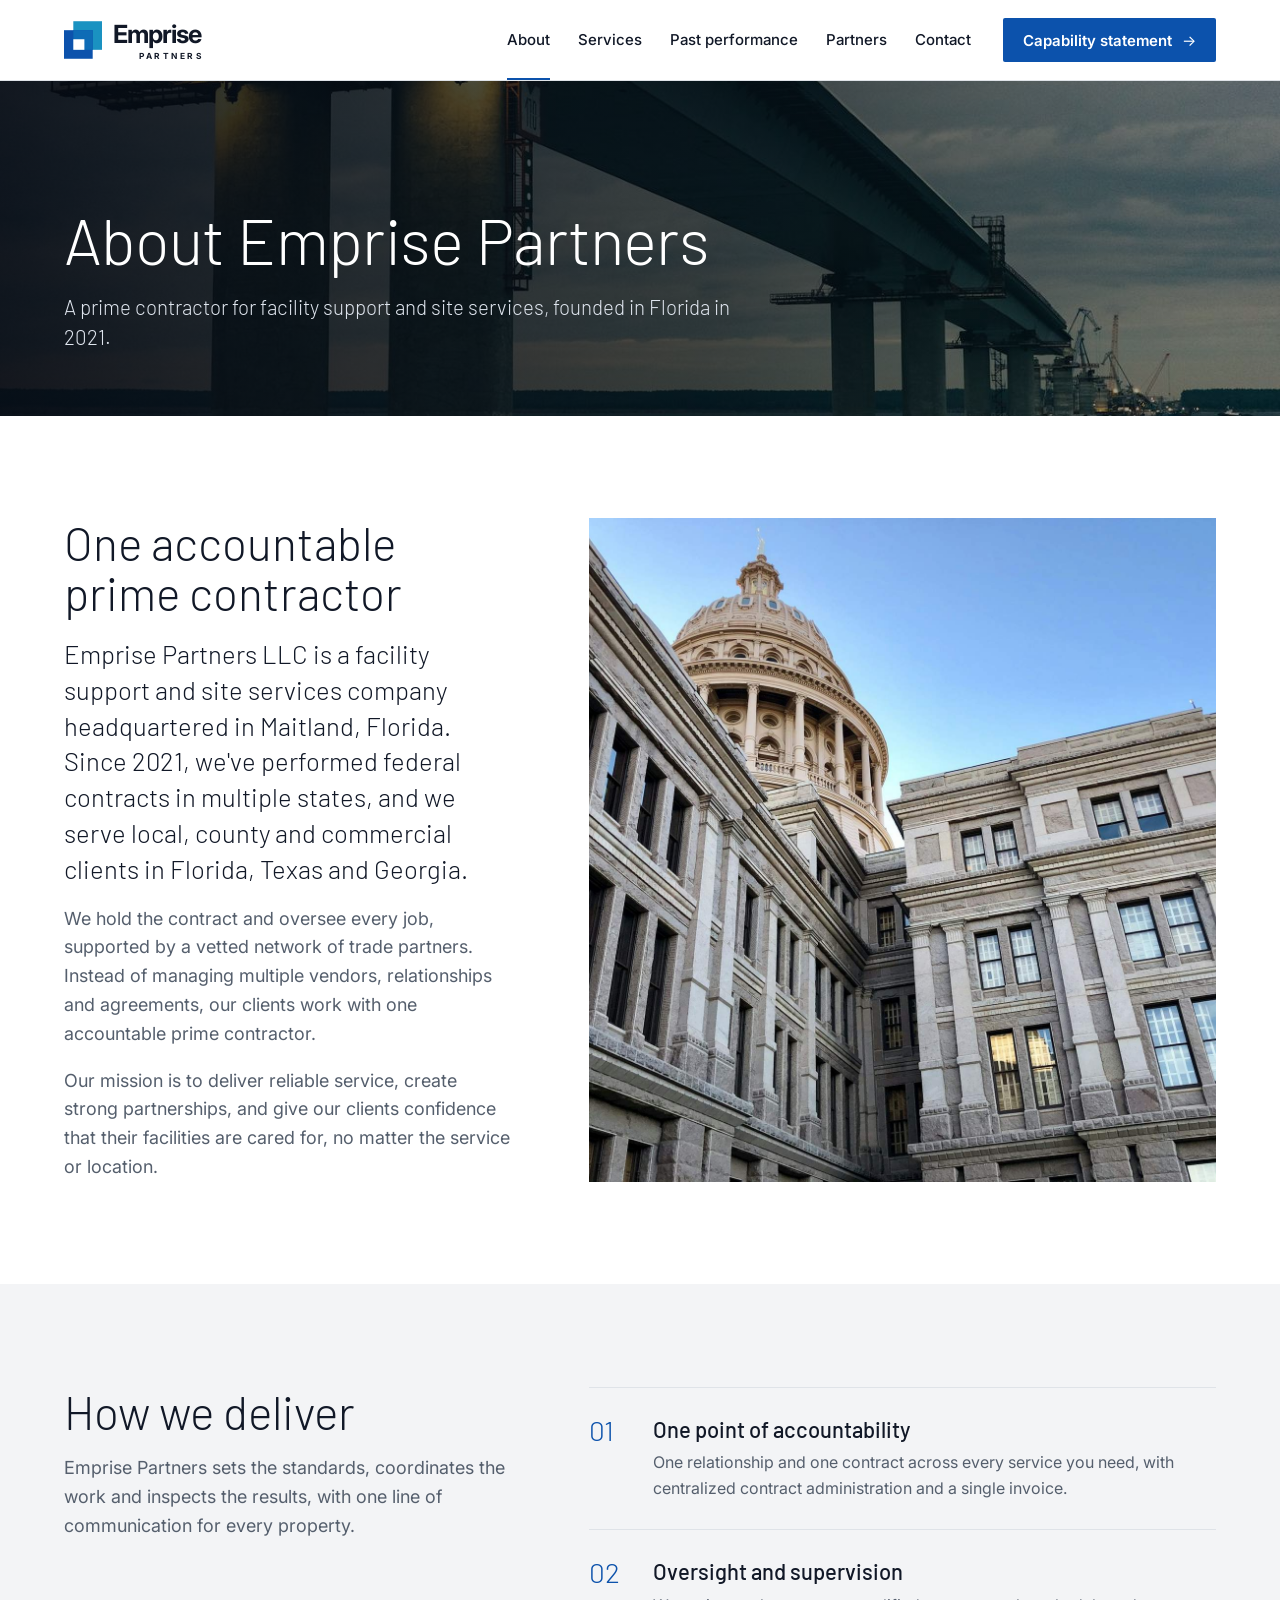
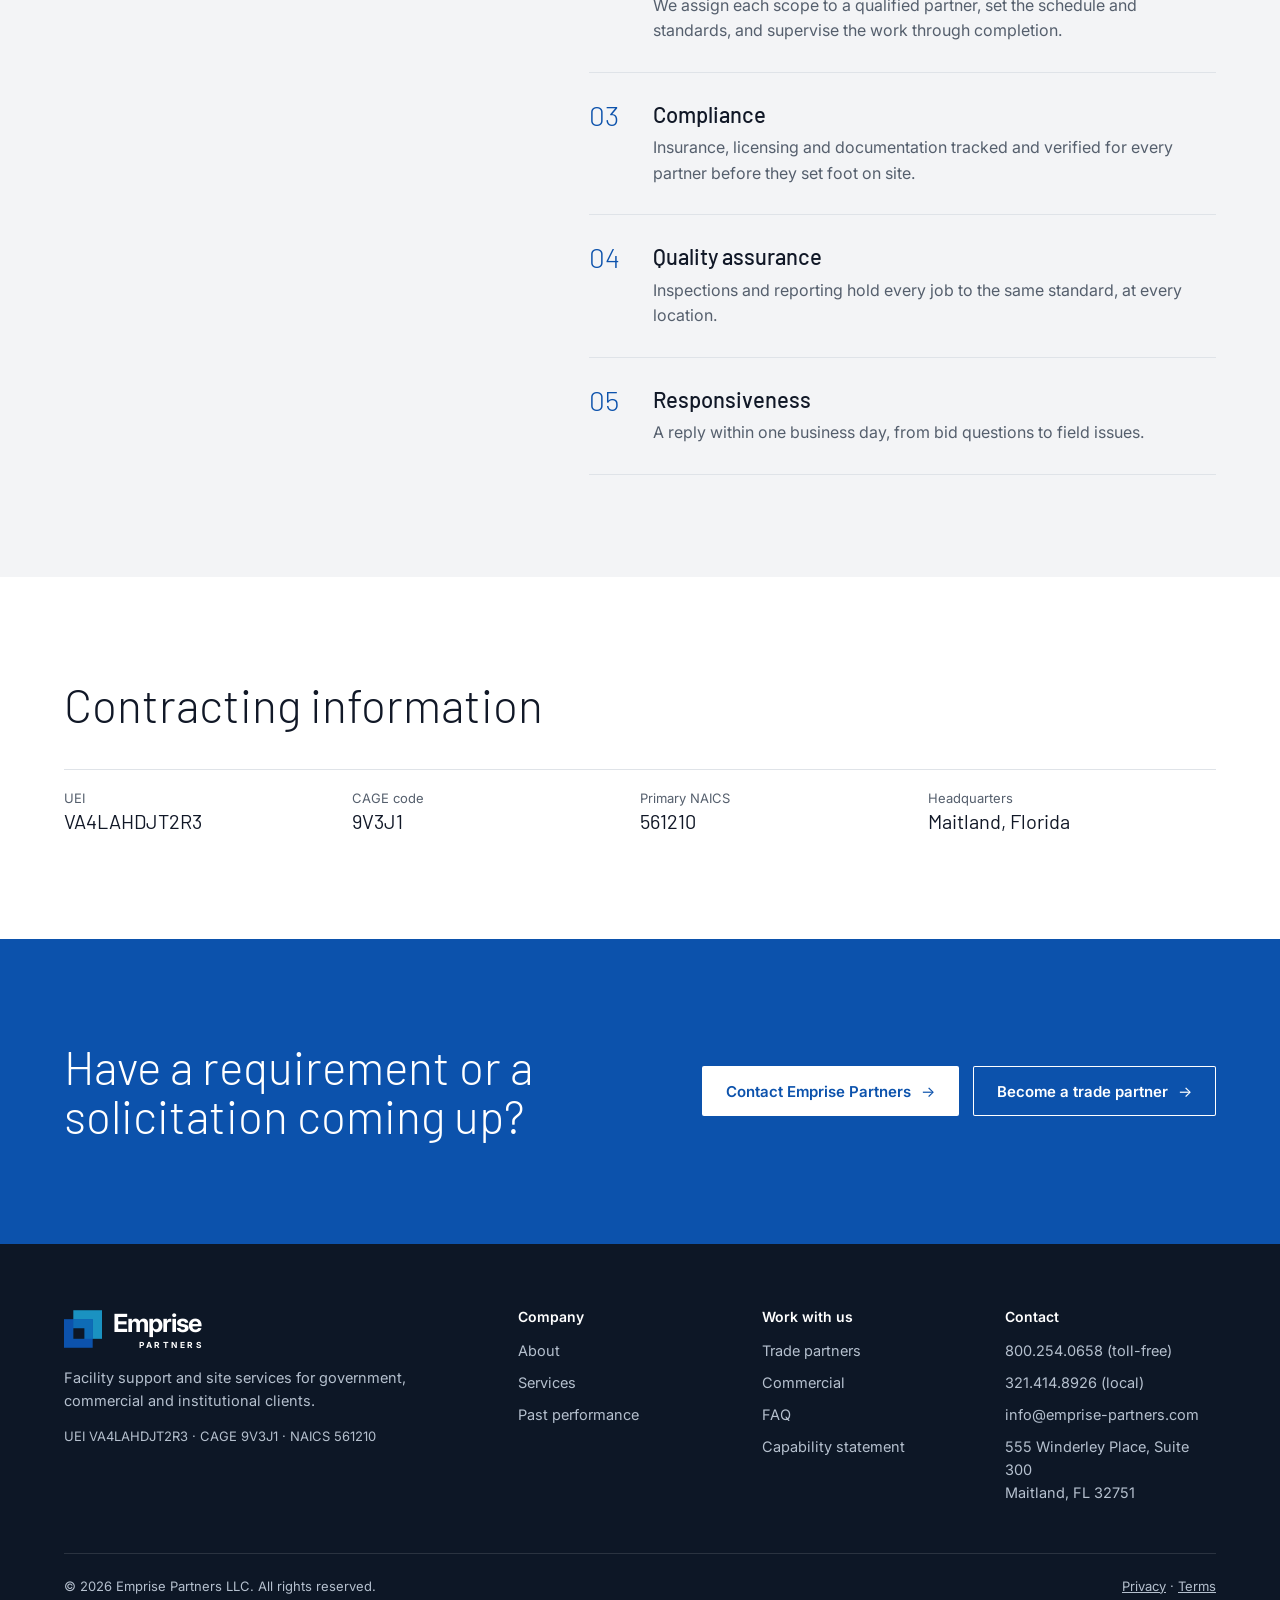
==== about.html @ 070d893a "Emprise Partners website: initial version Six-page static site (Home, About, Services, Past Performa" ====
<!DOCTYPE html>
<html lang="en">
<head>
<meta charset="utf-8">
<meta name="viewport" content="width=device-width, initial-scale=1">
<title>About | Emprise Partners</title>
<meta name="description" content="About Emprise Partners, a Florida-based prime contractor for facility support and site services.">
<link rel="preconnect" href="https://fonts.googleapis.com">
<link href="https://fonts.googleapis.com/css2?family=Barlow:wght@300;400;500;600&family=Inter:wght@400;500;600&display=swap" rel="stylesheet">
<link rel="stylesheet" href="site.css">
</head>
<body>
<a class="skip" href="#main">Skip to main content</a>
<header>
 <nav class="nav" aria-label="Main">
  <a class="logo" href="index.html" aria-label="Emprise Partners home"><svg class="mk" viewBox="0 0 151 150" aria-hidden="true"><mask id="mkA"><rect width="151" height="150" fill="#fff"/><rect x="37" y="72" width="44" height="42" fill="#000"/></mask><g mask="url(#mkA)"><rect x="37" y="0" width="114" height="114" fill="#1a92c1"/><rect x="0" y="36" width="114" height="114" fill="#0c52ac"/><rect x="37" y="36" width="77" height="78" fill="#0e6cb6"/></g></svg><span class="word"><b>Emprise</b><small>PARTNERS</small></span></a>
  <div class="links" id="links">
   <a href="about.html" aria-current="page">About</a>
   <a href="services.html">Services</a>
   <a href="past-performance.html">Past performance</a>
   <a href="partners.html">Partners</a>
   <a href="contact.html">Contact</a>
  </div>
  <a class="btn pri" href="Emprise_Partners_Capability_Statement.pdf" target="_blank" rel="noopener">Capability statement</a>
  <button class="menu" id="menu" aria-label="Open menu" aria-expanded="false" aria-controls="links">
   <svg width="26" height="26" viewBox="0 0 26 26" aria-hidden="true"><path d="M3 7h20M3 13h20M3 19h20" stroke="currentColor" stroke-width="2" stroke-linecap="round"/></svg>
  </button>
 </nav>
</header>
<main id="main">
<section class="phero" style="background-image:url(photo-about.jpg)">
 <div class="wrap"><h1>About Emprise Partners</h1><p>A prime contractor for facility support and site services, founded in Florida in 2021.</p></div>
</section>

<section class="band about">
 <div class="wrap">
  <div class="two">
   <div class="story">
    <h2>One accountable prime contractor</h2>
    <p>Emprise Partners LLC is a facility support and site services company headquartered in Maitland, Florida. Since 2021, we've performed federal contracts in multiple states, and we serve local, county and commercial clients in Florida, Texas and Georgia.</p>
    <p>We hold the contract and oversee every job, supported by a vetted network of trade partners. Instead of managing multiple vendors, relationships and agreements, our clients work with one accountable prime contractor.</p>
    <p>Our mission is to deliver reliable service, create strong partnerships, and give our clients confidence that their facilities are cared for, no matter the service or location.</p>
   </div>
   <img class="aboutimg" src="photo-government.jpg" alt="Government building exterior" loading="lazy">
  </div>
 </div>
</section>

<section class="band alt" id="how">
 <div class="wrap two">
  <div>
   <h2>How we deliver</h2>
   <p class="lede">Emprise Partners sets the standards, coordinates the work and inspects the results, with one line of communication for every property.</p>
  </div>
  <ol class="steps">
   <li><div><h3>One point of accountability</h3><p>One relationship and one contract across every service you need, with centralized contract administration and a single invoice.</p></div></li>
   <li><div><h3>Oversight and supervision</h3><p>We assign each scope to a qualified partner, set the schedule and standards, and supervise the work through completion.</p></div></li>
   <li><div><h3>Compliance</h3><p>Insurance, licensing and documentation tracked and verified for every partner before they set foot on site.</p></div></li>
   <li><div><h3>Quality assurance</h3><p>Inspections and reporting hold every job to the same standard, at every location.</p></div></li>
   <li><div><h3>Responsiveness</h3><p>A reply within one business day, from bid questions to field issues.</p></div></li>
  </ol>
 </div>
</section>

<section class="band">
 <div class="wrap">
  <h2>Contracting information</h2>
  <div class="codes light" aria-label="Contracting information">
   <div><span>UEI</span><b>VA4LAHDJT2R3</b></div>
   <div><span>CAGE code</span><b>9V3J1</b></div>
   <div><span>Primary NAICS</span><b>561210</b></div>
   <div><span>Headquarters</span><b>Maitland, Florida</b></div>
  </div>
 </div>
</section>
<section class="band ctaband">
 <div class="wrap">
  <h2>Have a requirement or a solicitation coming up?</h2>
  <div class="ctas"><a class="btn pri" href="contact.html">Contact Emprise Partners</a><a class="btn line" href="partners.html">Become a trade partner</a></div>
 </div>
</section>
</main>
<footer>
 <div class="wrap">
  <div class="foot">
   <div>
    <a class="logo" href="index.html"><svg class="mk" viewBox="0 0 151 150" aria-hidden="true"><mask id="mkB"><rect width="151" height="150" fill="#fff"/><rect x="37" y="72" width="44" height="42" fill="#000"/></mask><g mask="url(#mkB)"><rect x="37" y="0" width="114" height="114" fill="#1a92c1"/><rect x="0" y="36" width="114" height="114" fill="#0c52ac"/><rect x="37" y="36" width="77" height="78" fill="#0e6cb6"/></g></svg><span class="word"><b>Emprise</b><small>PARTNERS</small></span></a>
    <p style="margin-top:16px;max-width:40ch">Facility support and site services for government, commercial and institutional clients.</p>
    <p style="margin-top:14px;font-size:13px">UEI VA4LAHDJT2R3 · CAGE 9V3J1 · NAICS 561210</p>
   </div>
   <div><h4>Company</h4><ul><li><a href="about.html">About</a></li><li><a href="services.html">Services</a></li><li><a href="past-performance.html">Past performance</a></li></ul></div>
   <div><h4>Work with us</h4><ul><li><a href="partners.html">Trade partners</a></li><li><a href="services.html#commercial">Commercial</a></li><li><a href="contact.html#faq">FAQ</a></li><li><a href="Emprise_Partners_Capability_Statement.pdf" target="_blank" rel="noopener">Capability statement</a></li></ul></div>
   <div><h4>Contact</h4><ul><li>800.254.0658 (toll-free)</li><li>321.414.8926 (local)</li><li>info@emprise-partners.com</li><li>555 Winderley Place, Suite 300<br>Maitland, FL 32751</li></ul></div>
  </div>
  <div class="legal"><span>© 2026 Emprise Partners LLC. All rights reserved.</span><span><a href="#">Privacy</a> · <a href="#">Terms</a></span></div>
 </div>
</footer>
<script src="site.js"></script>
</body>
</html>
---- site.css ----
/* VOICE: institutional, restrained, serious — a prime contractor, in the manner of a defense prime's site.
   IDEA: field photography carries the page; type stays light and large; nothing drawn or decorative.
   PICTURE: full-bleed photo hero of crews on site at dusk; tall photo tiles for each service line.
   COLOUR and TYPE: white and cool grey grounds, brand blue #0c52ac for actions, deep slate footer; Barlow light headlines + Inter body.
   LAYOUT: white header, cinematic hero, statement band, photo tiles, photo bands with overlays, plain tables and forms. */
:root{color-scheme:light dark;
 --bg:light-dark(#ffffff,#0b0f16);--ink:light-dark(#111827,#e8ecf2);--mute:light-dark(#555f6d,#9aa4b2);
 --line:light-dark(#dfe3e8,#232b37);--soft:light-dark(#f3f4f6,#121821);
 --blue:#0c52ac;--blueh:#0a438d;--teal:#1a92c1;--slate:#0d1726}
:root[data-theme=light]{color-scheme:light}:root[data-theme=dark]{color-scheme:dark}
*{box-sizing:border-box;min-width:0}
html{scroll-padding-top:84px;scroll-behavior:smooth}
@media(prefers-reduced-motion:reduce){html{scroll-behavior:auto}*{transition:none!important}}
body{margin:0;background:var(--bg);color:var(--ink);font:16px/1.6 Inter,system-ui,sans-serif;overflow-x:clip}
a{color:inherit}
h1,h2,h3{font-family:Barlow,Inter,sans-serif;margin:0;text-wrap:balance}
h1{font-size:clamp(40px,5.6vw,72px);font-weight:300;line-height:1.04;letter-spacing:-.01em}
h2{font-size:clamp(32px,3.6vw,48px);font-weight:300;line-height:1.08}
h3{font-size:22px;font-weight:500;line-height:1.2}
p{margin:0}
.wrap{max-width:1240px;margin:0 auto}
.band{padding:clamp(64px,8vw,120px) max(5vw,16px)}
.lede{font-size:18px;color:var(--mute);max-width:60ch;margin-top:18px}
.skip{position:absolute;left:-999px}.skip:focus{left:16px;top:16px;z-index:99;background:#fff;color:#000;padding:8px 12px}
:focus-visible{outline:3px solid var(--teal);outline-offset:3px}
.btn{display:inline-flex;align-items:center;gap:10px;min-height:50px;padding:0 24px;border-radius:2px;font:600 15px Inter,sans-serif;text-decoration:none;border:0;cursor:pointer;white-space:nowrap;transition:background .2s}
.btn::after{content:"→";font-weight:400}
.btn.pri{background:var(--blue);color:#fff}.btn.pri:hover{background:var(--blueh)}
.btn.line{background:transparent;color:inherit;box-shadow:inset 0 0 0 1px currentColor}
.btn.line:hover{background:#ffffff14}
.more{font-weight:600;text-decoration:none;color:light-dark(var(--blue),#8fb9f0);white-space:nowrap}.more::after{content:" →"}

/* header */
header{position:sticky;top:0;z-index:50;background:light-dark(#fff,#0b0f16);border-bottom:1px solid var(--line)}
.nav{display:flex;align-items:center;gap:32px;padding:0 max(5vw,16px,calc((100% - 1240px)/2));height:80px}
.logo{display:flex;align-items:center;gap:11px;text-decoration:none;color:var(--ink)}
.logo .mk{width:38px;height:38px;flex:none}
.word{display:grid;line-height:1}.word b{font:700 25px Inter,sans-serif;letter-spacing:-.04em}.word small{justify-self:end;font:700 8.4px Inter,sans-serif;letter-spacing:.3em;margin:2px -.3em 0 0}
.links{display:flex;align-items:center;gap:28px;margin-left:auto;font-size:15px;font-weight:500;height:100%}
.links a{white-space:nowrap;text-decoration:none;display:flex;align-items:center;height:100%;box-shadow:inset 0 -2px 0 transparent}.links a:hover{box-shadow:inset 0 -2px 0 var(--blue)}
.nav .btn{min-height:44px;padding:0 20px;flex:none}
.menu{display:none;margin-left:auto;background:none;border:0;color:var(--ink);width:46px;height:46px;cursor:pointer}
@media(max-width:1200px){.links{display:none}.nav .btn{display:none}.menu{display:block}
 .links.open{display:flex;flex-direction:column;gap:0;position:absolute;top:80px;left:0;right:0;background:var(--bg);padding:4px max(5vw,16px) 16px;border-bottom:1px solid var(--line)}
 .links.open a{height:auto;padding:14px 0;border-bottom:1px solid var(--line)}}

/* hero */
.hero{position:relative;min-height:min(86vh,820px);display:flex;align-items:flex-end;color:#fff;background:#1a2230 url(photo-hero-day.jpg) center 60%/cover no-repeat}
.hero.night{background-image:url(photo-hero.jpg);background-position:center 55%}
.hero::before{content:"";position:absolute;inset:0;background:linear-gradient(90deg,#060b14e6 0%,#060b14a6 45%,#060b1420 80%),linear-gradient(0deg,#060b14b3 0%,transparent 45%)}
.hero{padding:0 max(5vw,16px) clamp(56px,9vh,110px)}
.hero .wrap{position:relative;width:100%}
.hero h1{max-width:15ch}
.hero p{font-size:clamp(18px,1.6vw,21px);font-weight:300;font-family:Barlow,Inter,sans-serif;color:#e3e8ef;max-width:46ch;margin-top:22px}
.ctas{display:flex;flex-wrap:wrap;gap:14px;margin-top:34px}
.credit{position:absolute;right:16px;bottom:10px;font-size:11px;color:#ffffff80}

/* statement */
.statement{background:var(--soft)}
.statement .wrap{display:grid;grid-template-columns:minmax(0,7fr) minmax(0,5fr);gap:clamp(32px,6vw,96px);align-items:center}
.statement h2{font-size:clamp(34px,4vw,54px);max-width:14ch}
.facts{display:grid;grid-template-columns:repeat(2,minmax(0,1fr));border-top:1px solid var(--line)}
.facts div{padding:22px 0;border-bottom:1px solid var(--line)}
.facts div:nth-child(odd){padding-right:20px}
.facts b{display:block;font:300 44px/1 Barlow,sans-serif;color:light-dark(var(--blue),#8fb9f0)}
.facts span{display:block;font-size:14px;color:var(--mute);margin-top:8px}
@media(max-width:860px){.statement .wrap{grid-template-columns:minmax(0,1fr)}}


/* about */
.about .two{align-items:stretch}
.story p{font-size:18px;color:var(--mute);margin-top:18px;max-width:62ch}
.story p:first-of-type{font:300 clamp(22px,2vw,26px)/1.4 Barlow,sans-serif;color:var(--ink)}
.lead{border-top:1px solid var(--ink)}
.lead h3{font:600 13px Inter,sans-serif;color:var(--mute);padding:14px 0 4px}
.person{padding:20px 0;border-bottom:1px solid var(--line)}
.person b{display:block;font:400 24px/1.2 Barlow,sans-serif}
.person span{display:block;color:var(--mute);font-size:15px;margin-top:4px}
.aboutimg{display:block;width:100%;height:100%;min-height:360px;object-fit:cover}
.values{display:grid;grid-template-columns:repeat(4,minmax(0,1fr));gap:32px;margin-top:clamp(48px,6vw,80px)}
.values div{border-top:2px solid var(--blue);padding-top:18px}
.values p{color:var(--mute);margin-top:8px;font-size:15.5px}
@media(max-width:900px){.values{grid-template-columns:repeat(2,minmax(0,1fr))}}
@media(max-width:520px){.values{grid-template-columns:minmax(0,1fr)}}

/* capability tiles */
.head{display:flex;flex-wrap:wrap;justify-content:space-between;align-items:end;gap:16px}
.tiles{display:grid;grid-template-columns:repeat(3,minmax(0,1fr));gap:4px;margin-top:44px}
.tile{position:relative;aspect-ratio:4/5;overflow:hidden;color:#fff;background:#1a2230}
.tile img{position:absolute;inset:0;width:100%;height:100%;object-fit:cover;transition:transform .6s}
.tile:hover img{transform:scale(1.04)}
.tile::after{content:"";position:absolute;inset:0;background:linear-gradient(0deg,#060b14e0 0%,#060b1466 42%,transparent 70%)}
.tile div{position:absolute;left:0;right:0;bottom:0;z-index:1;padding:28px}
.tile h3{font-size:clamp(22px,2vw,28px);font-weight:400}
.tile p{font-size:14.5px;color:#d7dee8;margin-top:8px;max-width:34ch}
@media(max-width:900px){.tiles{grid-template-columns:repeat(2,minmax(0,1fr))}}
@media(max-width:560px){.tiles{grid-template-columns:minmax(0,1fr)}.tile{aspect-ratio:4/3}}

/* model */
.two{display:grid;grid-template-columns:minmax(0,5fr) minmax(0,7fr);gap:clamp(32px,6vw,96px);align-items:start}
@media(max-width:860px){.two{grid-template-columns:minmax(0,1fr)}}
.steps{list-style:none;margin:0;padding:0;counter-reset:s}
.steps li{display:grid;grid-template-columns:64px minmax(0,1fr);padding:28px 0;border-top:1px solid var(--line);counter-increment:s}
.steps li:last-child{border-bottom:1px solid var(--line)}
.steps li::before{content:counter(s,decimal-leading-zero);font:300 28px/1 Barlow,sans-serif;color:light-dark(var(--blue),#8fb9f0)}
.steps p{color:var(--mute);margin-top:8px}

/* agencies photo band */
.photoband{position:relative;color:#fff;background:#1a2230 url(photo-government.jpg) center/cover no-repeat}
.photoband::before{content:"";position:absolute;inset:0;background:#070d18d0}
.photoband .wrap{position:relative}
.photoband .lede{color:#c9d2de}
.agency{display:grid;grid-template-columns:repeat(3,minmax(0,1fr));gap:40px;margin-top:48px}
.agency h3{font:600 13px Inter,sans-serif;color:#9fb3cc;padding-bottom:14px;border-bottom:1px solid #ffffff40}
.agency ul{list-style:none;margin:0;padding:0}
.agency li{padding:15px 0;border-bottom:1px solid #ffffff1f;font:400 20px Barlow,sans-serif}
.codes{display:grid;grid-template-columns:repeat(4,minmax(0,1fr));margin-top:56px;border-top:1px solid #ffffff40}
.codes div{padding:18px 18px 0 0}.codes span{display:block;font-size:13px;color:#9fb3cc}.codes b{font:400 20px Barlow,sans-serif}
@media(max-width:760px){.agency{grid-template-columns:minmax(0,1fr);gap:28px}.codes{grid-template-columns:repeat(2,minmax(0,1fr));row-gap:16px}}

/* pipeline table */
.filters{display:flex;flex-wrap:wrap;gap:12px;margin-top:36px}
.filters label{font-size:13px;color:var(--mute);font-weight:500;display:grid;gap:6px}
.filters select{min-width:220px}
table{width:100%;border-collapse:collapse;margin-top:28px;font-size:15px}
th{text-align:left;font:600 13px Inter,sans-serif;color:var(--mute);padding:12px 16px 12px 0;border-bottom:1px solid var(--ink)}
td{padding:20px 16px 20px 0;border-bottom:1px solid var(--line);vertical-align:top}
td.p{font:500 18px/1.3 Barlow,sans-serif}
td .ag{display:block;font:400 14px Inter,sans-serif;color:var(--mute);margin-top:4px}
td.act{text-align:right}
td button{background:none;border:0;padding:0;cursor:pointer;font:600 14.5px Inter,sans-serif;color:light-dark(var(--blue),#8fb9f0);white-space:nowrap;min-height:44px}
td button::after{content:" →"}
.lvl{white-space:nowrap}
.note{font-size:13px;color:var(--mute);margin-top:16px}
@media(max-width:700px){table{font-size:14px}thead{display:none}tr{display:grid;grid-template-columns:minmax(0,1fr) auto;padding:16px 0;border-bottom:1px solid var(--line)}td{border:0;padding:2px 0}td.p{grid-column:1/-1}td.act{grid-column:1/-1;text-align:left}}

/* partner */
.split{display:grid;grid-template-columns:minmax(0,1fr) minmax(0,1fr);min-height:640px}
.split .ph{background:#1a2230 url(photo-infrastructure.jpg) center/cover no-repeat;min-height:320px}
.split .tx{padding:clamp(48px,6vw,96px) max(5vw,16px);background:var(--soft)}
@media(max-width:900px){.split{grid-template-columns:minmax(0,1fr)}}
.checks{list-style:none;padding:0;margin:24px 0 8px;display:grid;gap:10px;color:var(--mute)}
.checks li{padding-left:22px;position:relative}.checks li::before{content:"";position:absolute;left:0;top:.7em;width:10px;height:1px;background:var(--blue)}
form{display:grid;gap:16px;margin-top:24px;max-width:620px}
.row{display:grid;grid-template-columns:repeat(2,minmax(0,1fr));gap:16px}
@media(max-width:560px){.row{grid-template-columns:minmax(0,1fr)}}
label{display:grid;gap:6px;font-size:13.5px;font-weight:600}
input,select,textarea{font:16px Inter,sans-serif;color:var(--ink);background:var(--bg);border:1px solid light-dark(#b9c0ca,#344052);border-radius:2px;padding:12px 14px;min-height:50px;width:100%}
textarea{min-height:120px;resize:vertical}
input:focus,select:focus,textarea:focus{border-color:var(--blue);outline:none;box-shadow:0 0 0 3px #0c52ac33}
.consent{display:grid;grid-template-columns:22px minmax(0,1fr);gap:10px;font-weight:400;font-size:13.5px;color:var(--mute)}
.consent input{min-height:0;width:18px;height:18px;margin-top:2px}
form .btn{justify-self:start}
.ok{display:none;padding:14px 16px;border-left:3px solid var(--blue);background:var(--bg);font-size:15px}.ok.show{display:block}

/* commercial */
.comm{position:relative;color:#fff;background:#1a2230 url(photo-commercial.jpg) center 60%/cover no-repeat}
.comm::before{content:"";position:absolute;inset:0;background:linear-gradient(90deg,#070d18e6 0%,#070d18b3 55%,#070d1840 100%)}
.comm .wrap{position:relative}
.comm .lede{color:#d2d9e3}
.cols{display:grid;grid-template-columns:repeat(3,minmax(0,1fr));gap:32px;margin-top:48px;max-width:960px}
.cols div{border-top:1px solid #ffffff59;padding-top:18px}
.cols p{color:#c9d2de;margin-top:8px;font-size:15px}
@media(max-width:760px){.cols{grid-template-columns:minmax(0,1fr)}}


/* faq */
.faq{border-top:1px solid var(--ink)}
.faq details{border-bottom:1px solid var(--line)}
.faq summary{list-style:none;cursor:pointer;display:flex;justify-content:space-between;gap:24px;padding:22px 0;font:400 21px/1.3 Barlow,sans-serif;min-height:44px}
.faq summary::-webkit-details-marker{display:none}
.faq summary::after{content:"+";font:300 28px/1 Barlow,sans-serif;color:light-dark(var(--blue),#8fb9f0);flex:none}
.faq details[open] summary::after{content:"\2212"}
.faq details p{color:var(--mute);padding:0 40px 24px 0;max-width:68ch}
.alt{background:var(--soft)}

/* contact */
.info{display:grid;gap:24px;margin-top:32px}
.info span{display:block;font-size:13px;color:var(--mute)}.info b{font:400 22px Barlow,sans-serif}
footer{background:var(--slate);color:#b5c0ce;padding:64px max(5vw,16px) 32px;font-size:14.5px}
footer .logo{color:#fff}
.foot{display:grid;grid-template-columns:minmax(0,2fr) repeat(3,minmax(0,1fr));gap:32px}
.foot h4{color:#fff;font:600 14px Inter,sans-serif;margin:0 0 14px}
.foot ul{list-style:none;margin:0;padding:0;display:grid;gap:9px}.foot a{text-decoration:none}.foot a:hover{color:#fff}
.legal{display:flex;flex-wrap:wrap;gap:12px 24px;justify-content:space-between;border-top:1px solid #ffffff1f;margin-top:48px;padding-top:22px;font-size:13px}
@media(max-width:760px){.foot{grid-template-columns:repeat(2,minmax(0,1fr))}.foot>div:first-child{grid-column:1/-1}}

/* multi-page additions */
.links a[aria-current=page]{box-shadow:inset 0 -2px 0 var(--blue)}
.phero{position:relative;color:#fff;background:#1a2230 center/cover no-repeat;padding:clamp(96px,14vh,160px) max(5vw,16px) clamp(48px,7vh,80px)}
.phero::before{content:"";position:absolute;inset:0;background:linear-gradient(90deg,#060b14e6 0%,#060b14a6 55%,#060b1440 100%)}
.phero .wrap{position:relative}
.phero h1{font-size:clamp(40px,5vw,64px);max-width:18ch}
.phero p{font:300 clamp(18px,1.6vw,21px)/1.5 Barlow,Inter,sans-serif;color:#dfe5ee;max-width:56ch;margin-top:18px}
.projects{display:grid;grid-template-columns:repeat(2,minmax(0,1fr));gap:1px;background:var(--line);border:1px solid var(--line);margin-top:40px}
.proj{background:var(--bg);padding:30px 28px;display:flex;flex-direction:column;gap:6px}
.proj .meta{font-size:13px;color:var(--mute);display:flex;flex-wrap:wrap;gap:6px 18px}
.proj .meta b{font-weight:600;color:light-dark(var(--blue),#8fb9f0)}
.proj h3{font-size:24px;font-weight:400;margin-top:4px}
.proj .ag{font-weight:500}
.proj p{color:var(--mute);font-size:15.5px;margin-top:6px}
@media(max-width:760px){.projects{grid-template-columns:minmax(0,1fr)}}
.svc{display:grid;grid-template-columns:minmax(0,1fr) minmax(0,1fr);gap:clamp(32px,5vw,80px);align-items:center;padding:clamp(40px,5vw,64px) 0;border-top:1px solid var(--line)}
.svc:first-of-type{border-top:0;padding-top:0}
.svc img{width:100%;aspect-ratio:4/3;object-fit:cover;display:block}
.svc:nth-of-type(even) .svcimg{order:2}
.svc ul{list-style:none;padding:0;margin:20px 0 0;display:grid;grid-template-columns:repeat(2,minmax(0,1fr));gap:10px 24px}
.svc li{padding-left:20px;position:relative;color:var(--mute);font-size:15.5px}
.svc li::before{content:"";position:absolute;left:0;top:.75em;width:10px;height:1px;background:var(--blue)}
.svc p{color:var(--mute);margin-top:14px;font-size:17px}
@media(max-width:860px){.svc{grid-template-columns:minmax(0,1fr)}.svc:nth-of-type(even) .svcimg{order:0}.svc ul{grid-template-columns:minmax(0,1fr)}}
.ctaband{background:var(--blue);color:#fff}
.ctaband .wrap{display:flex;flex-wrap:wrap;justify-content:space-between;align-items:center;gap:24px}
.ctaband h2{max-width:20ch}
.ctaband .btn.pri{background:#fff;color:var(--blue)}.ctaband .btn.pri:hover{background:#e8eef8}
.ctaband .ctas{margin-top:0}
.tile a{position:absolute;inset:0;z-index:2}
.trades{display:grid;grid-template-columns:repeat(3,minmax(0,1fr));gap:24px 32px;margin-top:36px}
.trades div{border-top:2px solid var(--blue);padding-top:16px}
.trades p{color:var(--mute);font-size:15px;margin-top:6px}
@media(max-width:860px){.trades{grid-template-columns:repeat(2,minmax(0,1fr))}}
@media(max-width:520px){.trades{grid-template-columns:minmax(0,1fr)}}
.codes.light{border-top:1px solid var(--line)}.codes.light span{color:var(--mute)}.codes.light b{color:var(--ink)}
.facts b{font-size:clamp(30px,3vw,40px)}
.agency.light h3{color:var(--mute);border-bottom-color:var(--ink)}
.agency.light li{border-bottom-color:var(--line)}
.agency.light{margin-top:32px}
.codes.light{margin-top:40px}
.about .aboutimg{min-height:420px}
.checks b{color:var(--ink);font-weight:600}
.checks{gap:14px}
.projects.list{grid-template-columns:minmax(0,1fr)}
.projects.list .proj{display:grid;grid-template-columns:minmax(0,5fr) minmax(0,7fr);column-gap:48px;align-items:start}
.projects.list .proj .meta{grid-column:1/-1}
.projects.list .proj h3{grid-column:1}.projects.list .proj .ag{grid-column:1}
.projects.list .proj p:not(.ag){grid-column:2;grid-row:2/4;margin-top:4px}
@media(max-width:760px){.projects.list .proj{display:flex}}
@media(max-width:1200px){
 .links.open{align-items:stretch;height:auto;max-height:calc(100vh - 80px);overflow-y:auto;box-shadow:0 16px 32px #00000040;z-index:60}
 .links.open a{display:flex;align-items:center;min-height:52px;box-shadow:none}
 .links.open a[aria-current=page]{color:light-dark(var(--blue),#8fb9f0);font-weight:600}
}
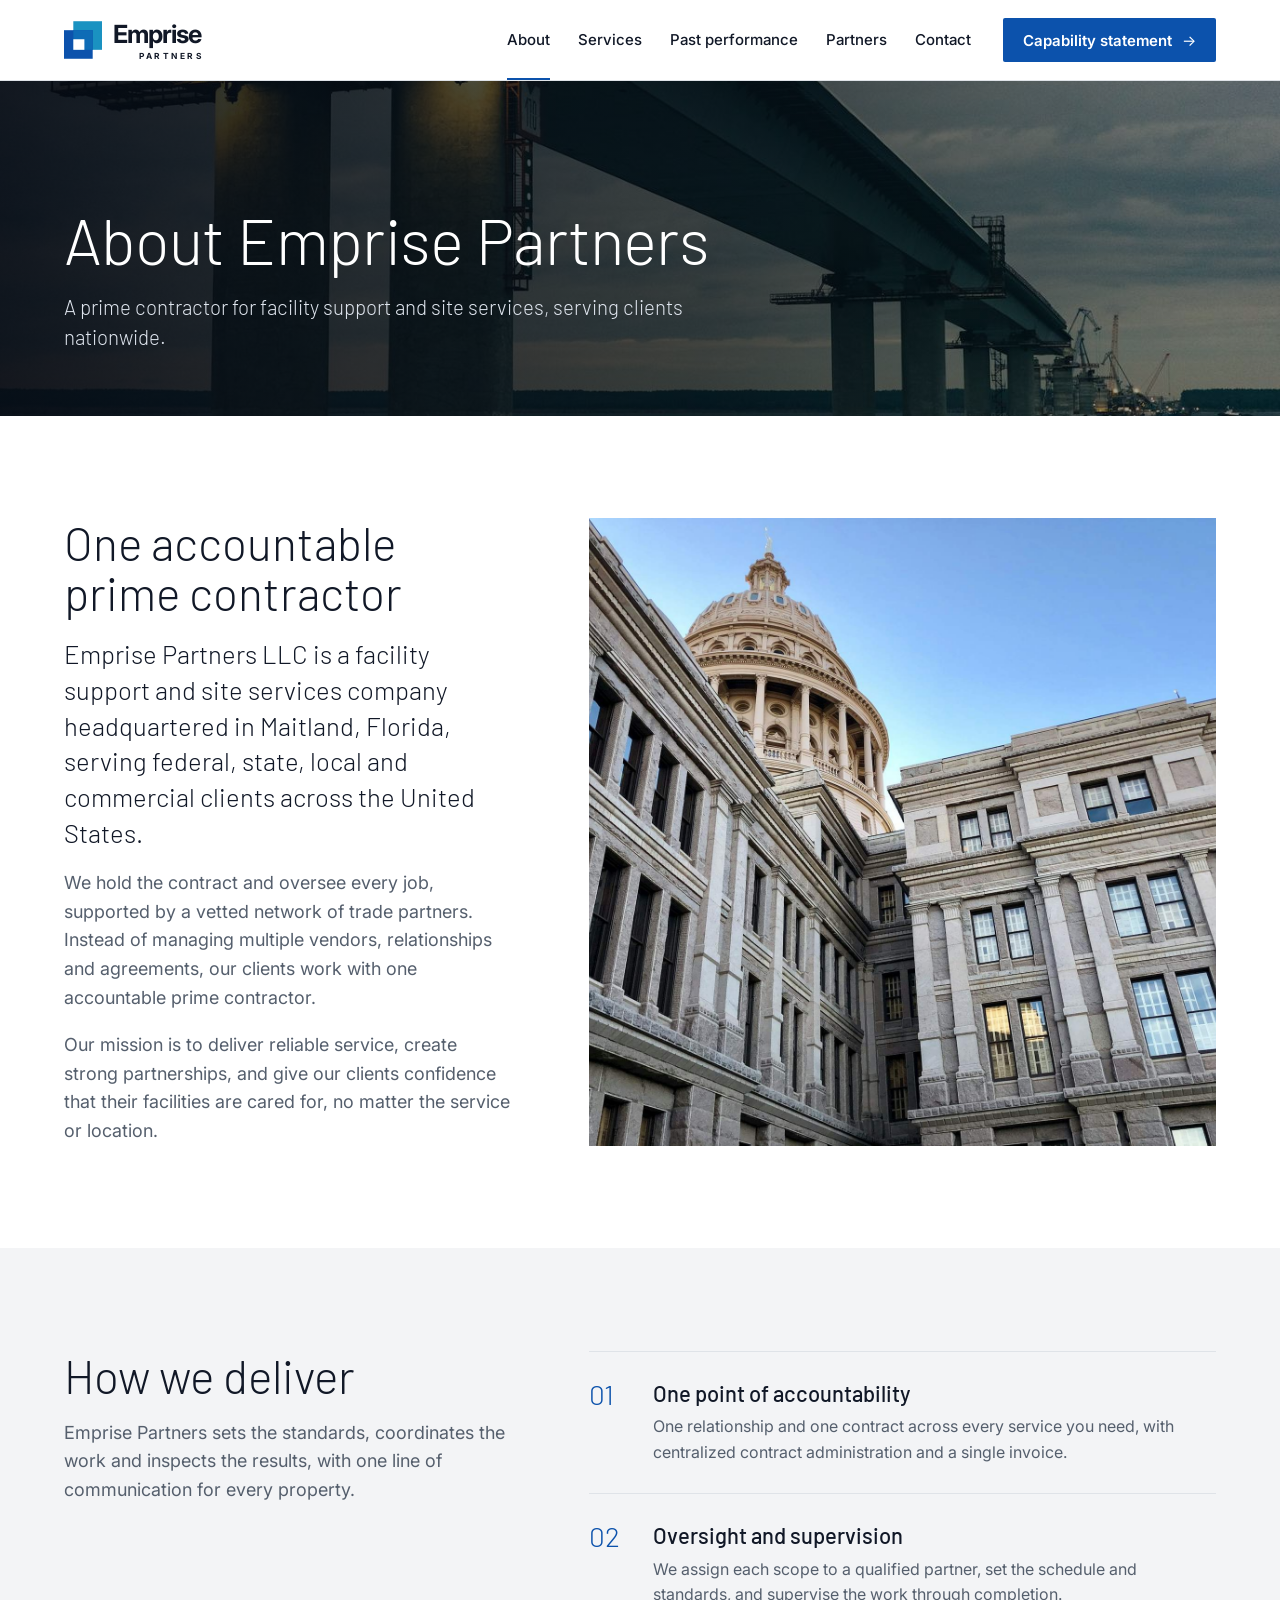
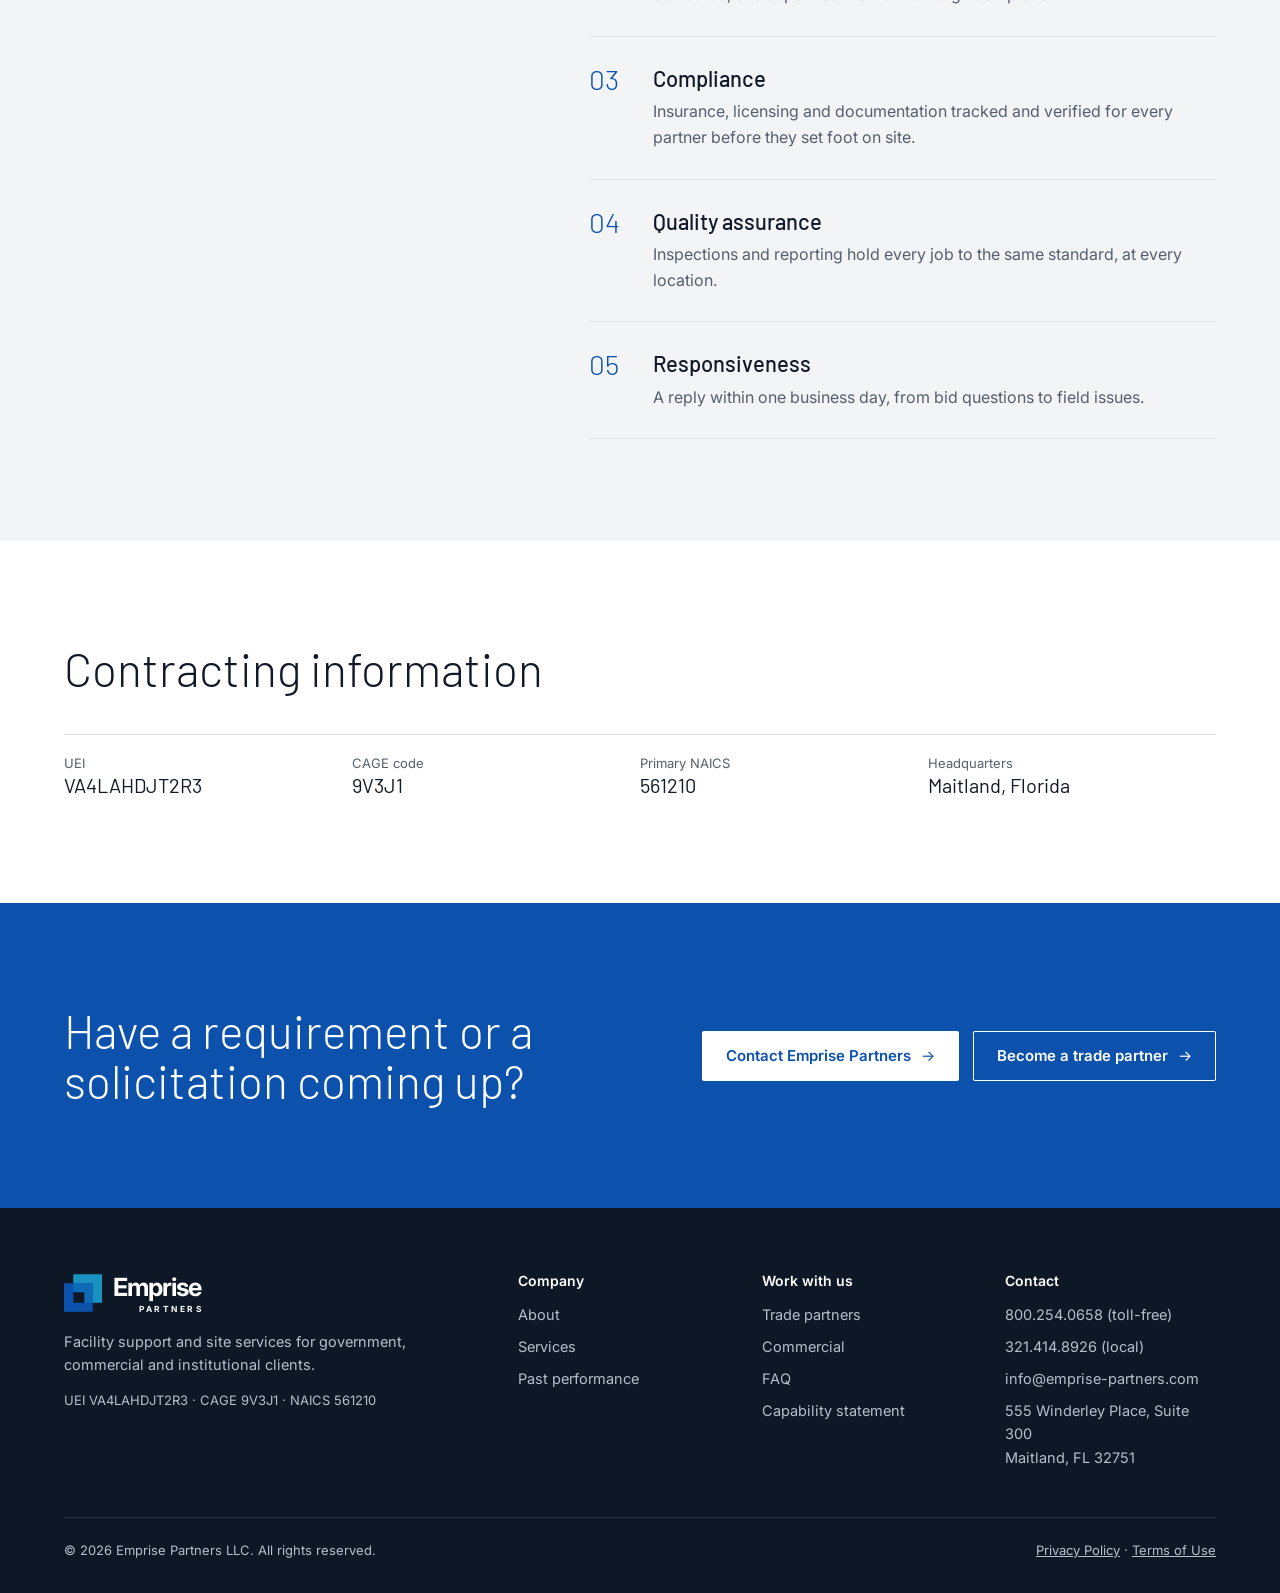
==== commit 4ae318bc: "Nationwide coverage, Privacy Policy, Terms of Use, form spam protection - Remove years-in-business r" ====
--- a/about.html
+++ b/about.html
@@ -29,7 +29,7 @@
 </header>
 <main id="main">
 <section class="phero" style="background-image:url(photo-about.jpg)">
- <div class="wrap"><h1>About Emprise Partners</h1><p>A prime contractor for facility support and site services, founded in Florida in 2021.</p></div>
+ <div class="wrap"><h1>About Emprise Partners</h1><p>A prime contractor for facility support and site services, serving clients nationwide.</p></div>
 </section>
 
 <section class="band about">
@@ -37,7 +37,7 @@
   <div class="two">
    <div class="story">
     <h2>One accountable prime contractor</h2>
-    <p>Emprise Partners LLC is a facility support and site services company headquartered in Maitland, Florida. Since 2021, we've performed federal contracts in multiple states, and we serve local, county and commercial clients in Florida, Texas and Georgia.</p>
+    <p>Emprise Partners LLC is a facility support and site services company headquartered in Maitland, Florida, serving federal, state, local and commercial clients across the United States.</p>
     <p>We hold the contract and oversee every job, supported by a vetted network of trade partners. Instead of managing multiple vendors, relationships and agreements, our clients work with one accountable prime contractor.</p>
     <p>Our mission is to deliver reliable service, create strong partnerships, and give our clients confidence that their facilities are cared for, no matter the service or location.</p>
    </div>
@@ -92,7 +92,7 @@
    <div><h4>Work with us</h4><ul><li><a href="partners.html">Trade partners</a></li><li><a href="services.html#commercial">Commercial</a></li><li><a href="contact.html#faq">FAQ</a></li><li><a href="Emprise_Partners_Capability_Statement.pdf" target="_blank" rel="noopener">Capability statement</a></li></ul></div>
    <div><h4>Contact</h4><ul><li>800.254.0658 (toll-free)</li><li>321.414.8926 (local)</li><li>info@emprise-partners.com</li><li>555 Winderley Place, Suite 300<br>Maitland, FL 32751</li></ul></div>
   </div>
-  <div class="legal"><span>© 2026 Emprise Partners LLC. All rights reserved.</span><span><a href="#">Privacy</a> · <a href="#">Terms</a></span></div>
+  <div class="legal"><span>© 2026 Emprise Partners LLC. All rights reserved.</span><span><a href="privacy.html">Privacy Policy</a> · <a href="terms.html">Terms of Use</a></span></div>
  </div>
 </footer>
 <script src="site.js"></script>
--- a/site.css
+++ b/site.css
@@ -241,3 +241,11 @@
  .links.open a{display:flex;align-items:center;min-height:52px;box-shadow:none}
  .links.open a[aria-current=page]{color:light-dark(var(--blue),#8fb9f0);font-weight:600}
 }
+/* legal pages */
+.prose{max-width:760px}
+.prose h2{font-size:26px;font-weight:400;margin:36px 0 10px}
+.prose p{color:var(--mute);margin:0 0 14px;font-size:16.5px}
+.prose p b{color:var(--ink)}
+.consent a{color:inherit;text-decoration:underline}
+.hp{position:absolute;left:-10000px;width:1px;height:1px;overflow:hidden}
+.facts .wide{grid-column:1/-1;padding-right:0}
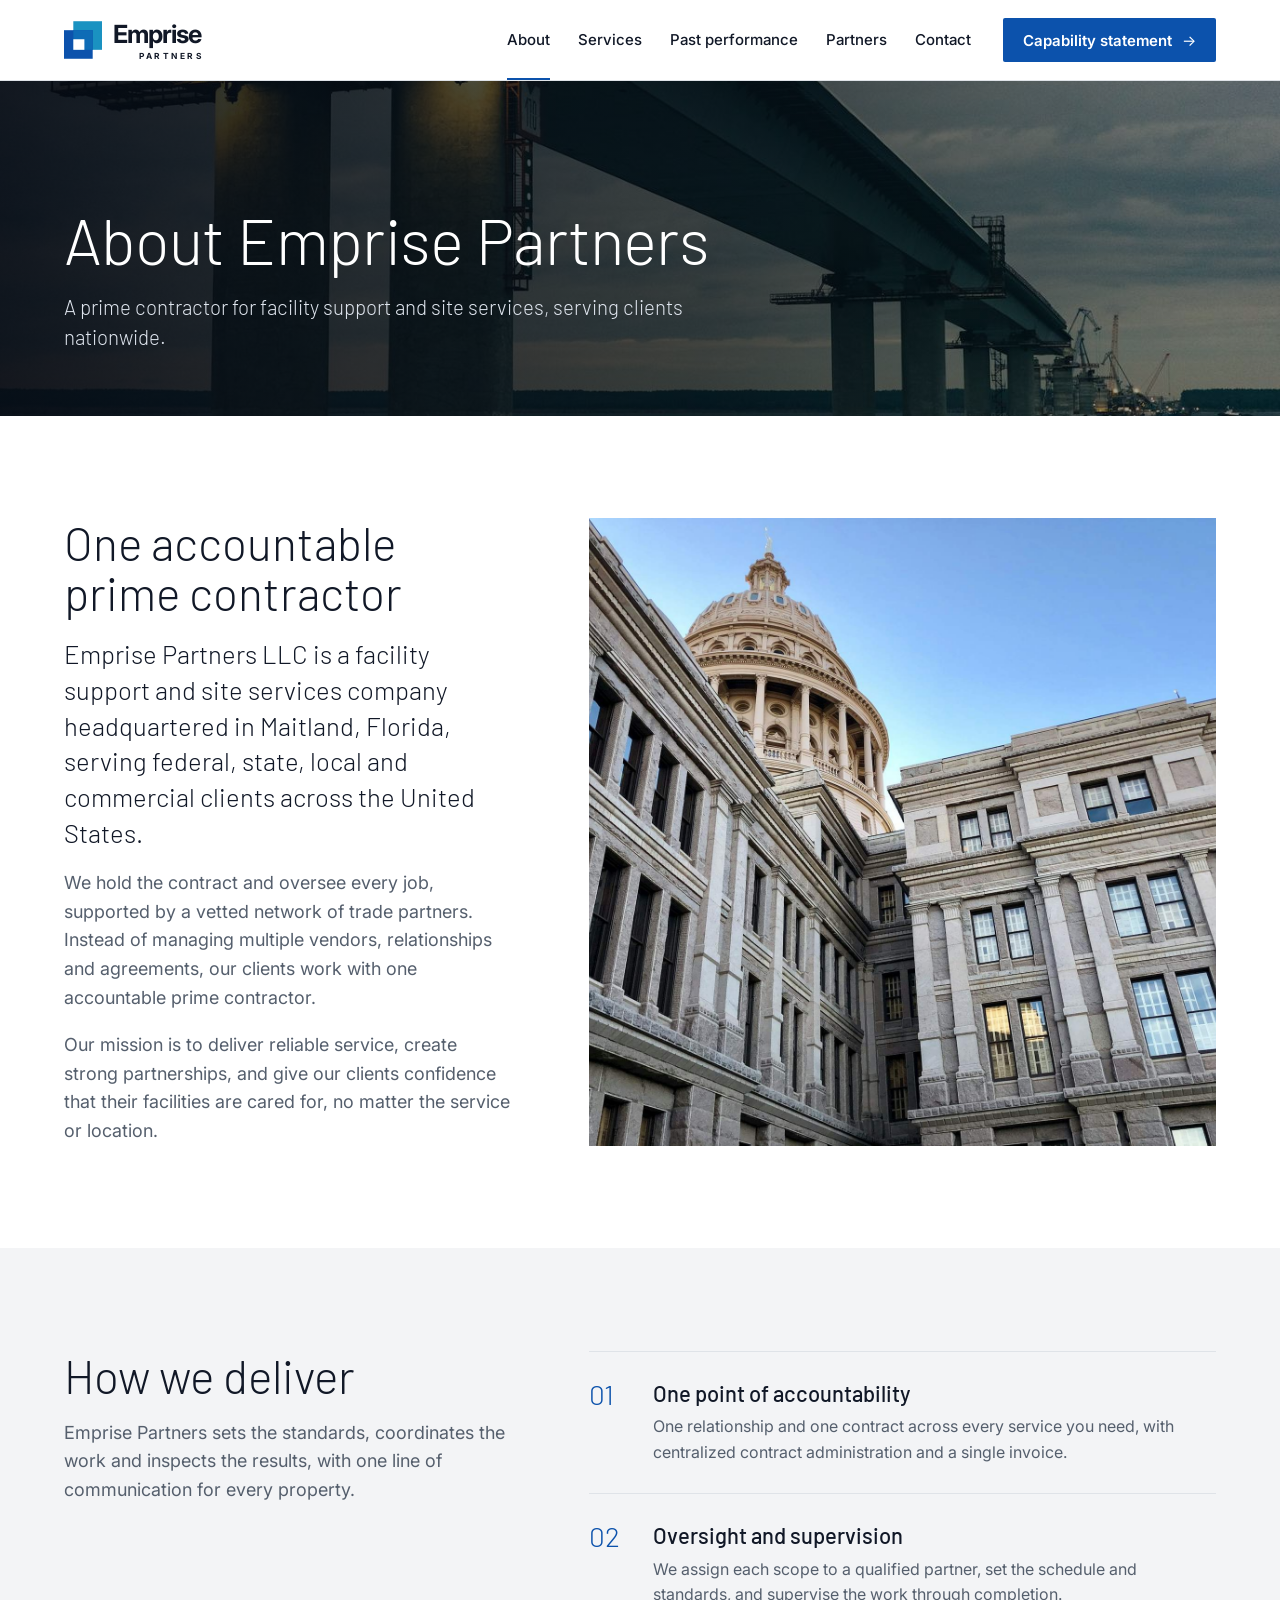
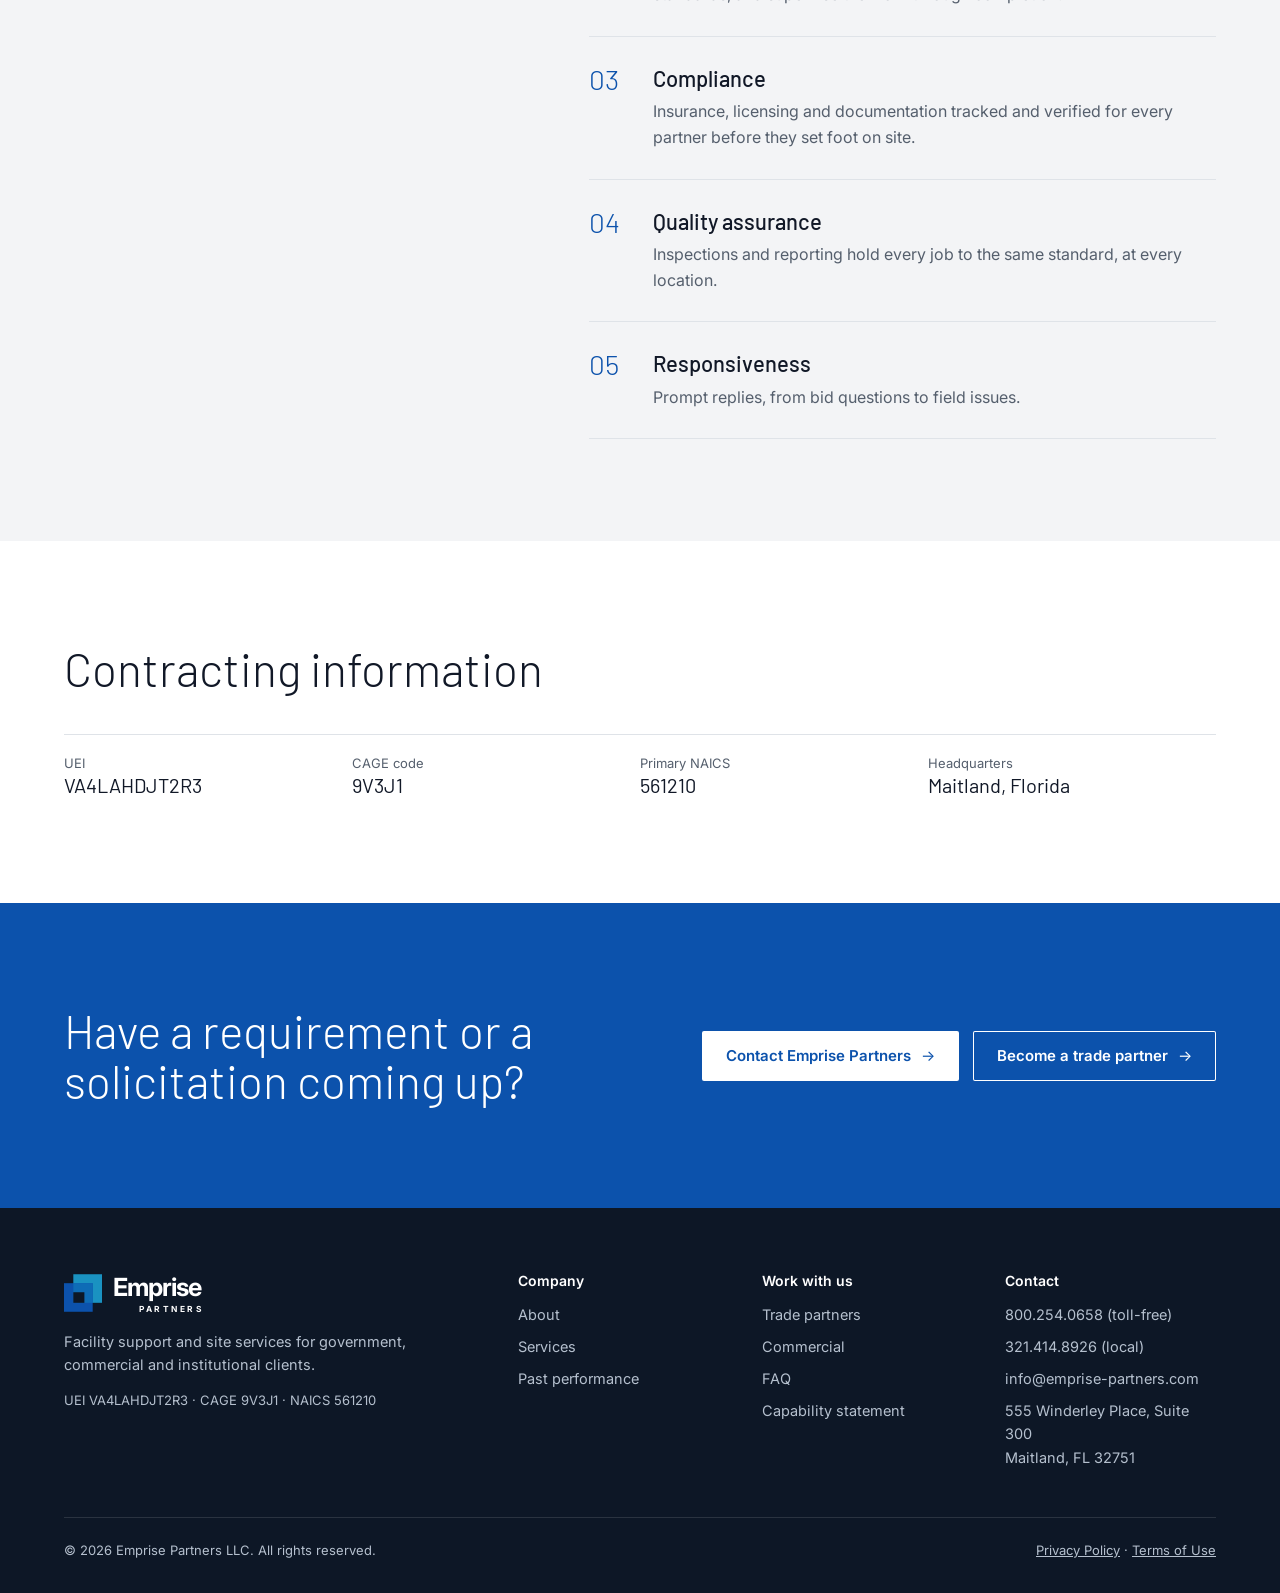
==== commit fb560649: "Replace one-business-day promises with generic wording Co-Authored-By: Claude Opus 5.5 <noreply@anth" ====
--- a/about.html
+++ b/about.html
@@ -57,7 +57,7 @@
    <li><div><h3>Oversight and supervision</h3><p>We assign each scope to a qualified partner, set the schedule and standards, and supervise the work through completion.</p></div></li>
    <li><div><h3>Compliance</h3><p>Insurance, licensing and documentation tracked and verified for every partner before they set foot on site.</p></div></li>
    <li><div><h3>Quality assurance</h3><p>Inspections and reporting hold every job to the same standard, at every location.</p></div></li>
-   <li><div><h3>Responsiveness</h3><p>A reply within one business day, from bid questions to field issues.</p></div></li>
+   <li><div><h3>Responsiveness</h3><p>Prompt replies, from bid questions to field issues.</p></div></li>
   </ol>
  </div>
 </section>
--- a/site.css
+++ b/site.css
@@ -249,3 +249,4 @@
 .consent a{color:inherit;text-decoration:underline}
 .hp{position:absolute;left:-10000px;width:1px;height:1px;overflow:hidden}
 .facts .wide{grid-column:1/-1;padding-right:0}
+.other-trade[hidden]{display:none}
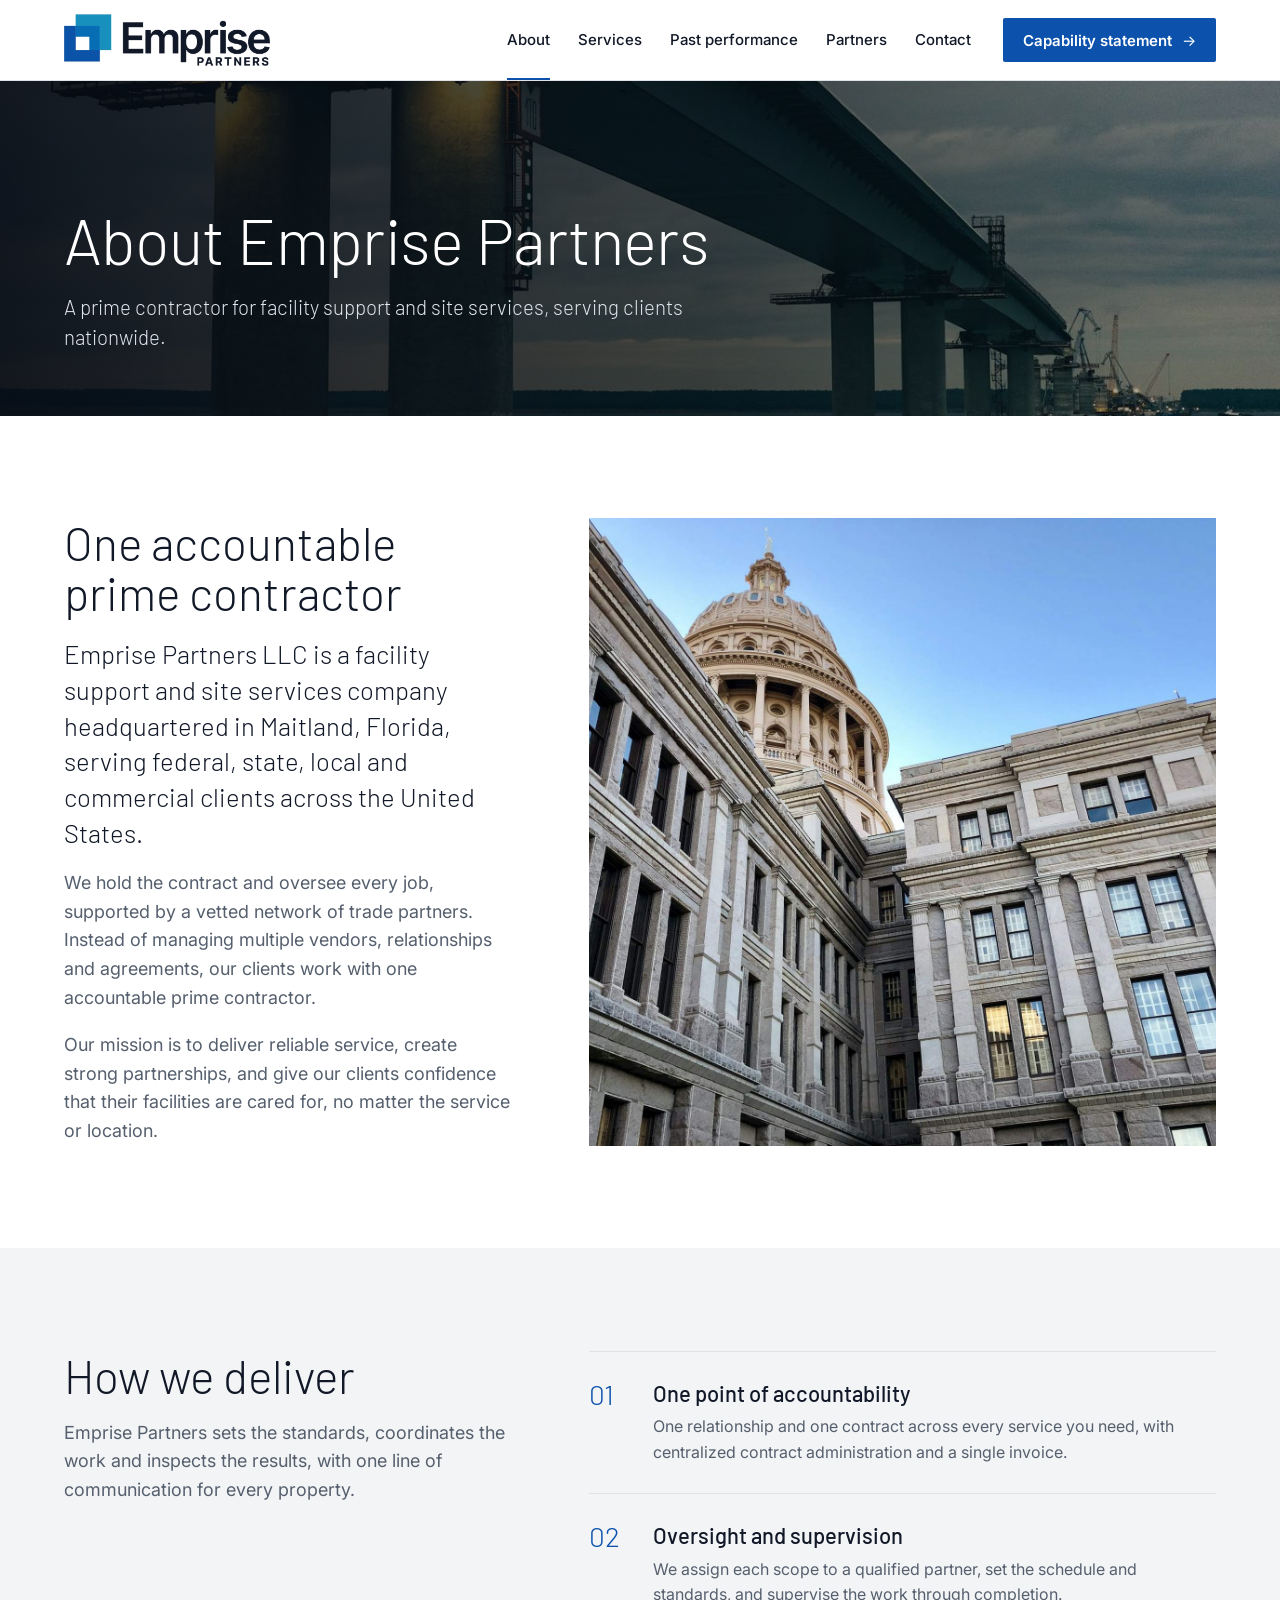
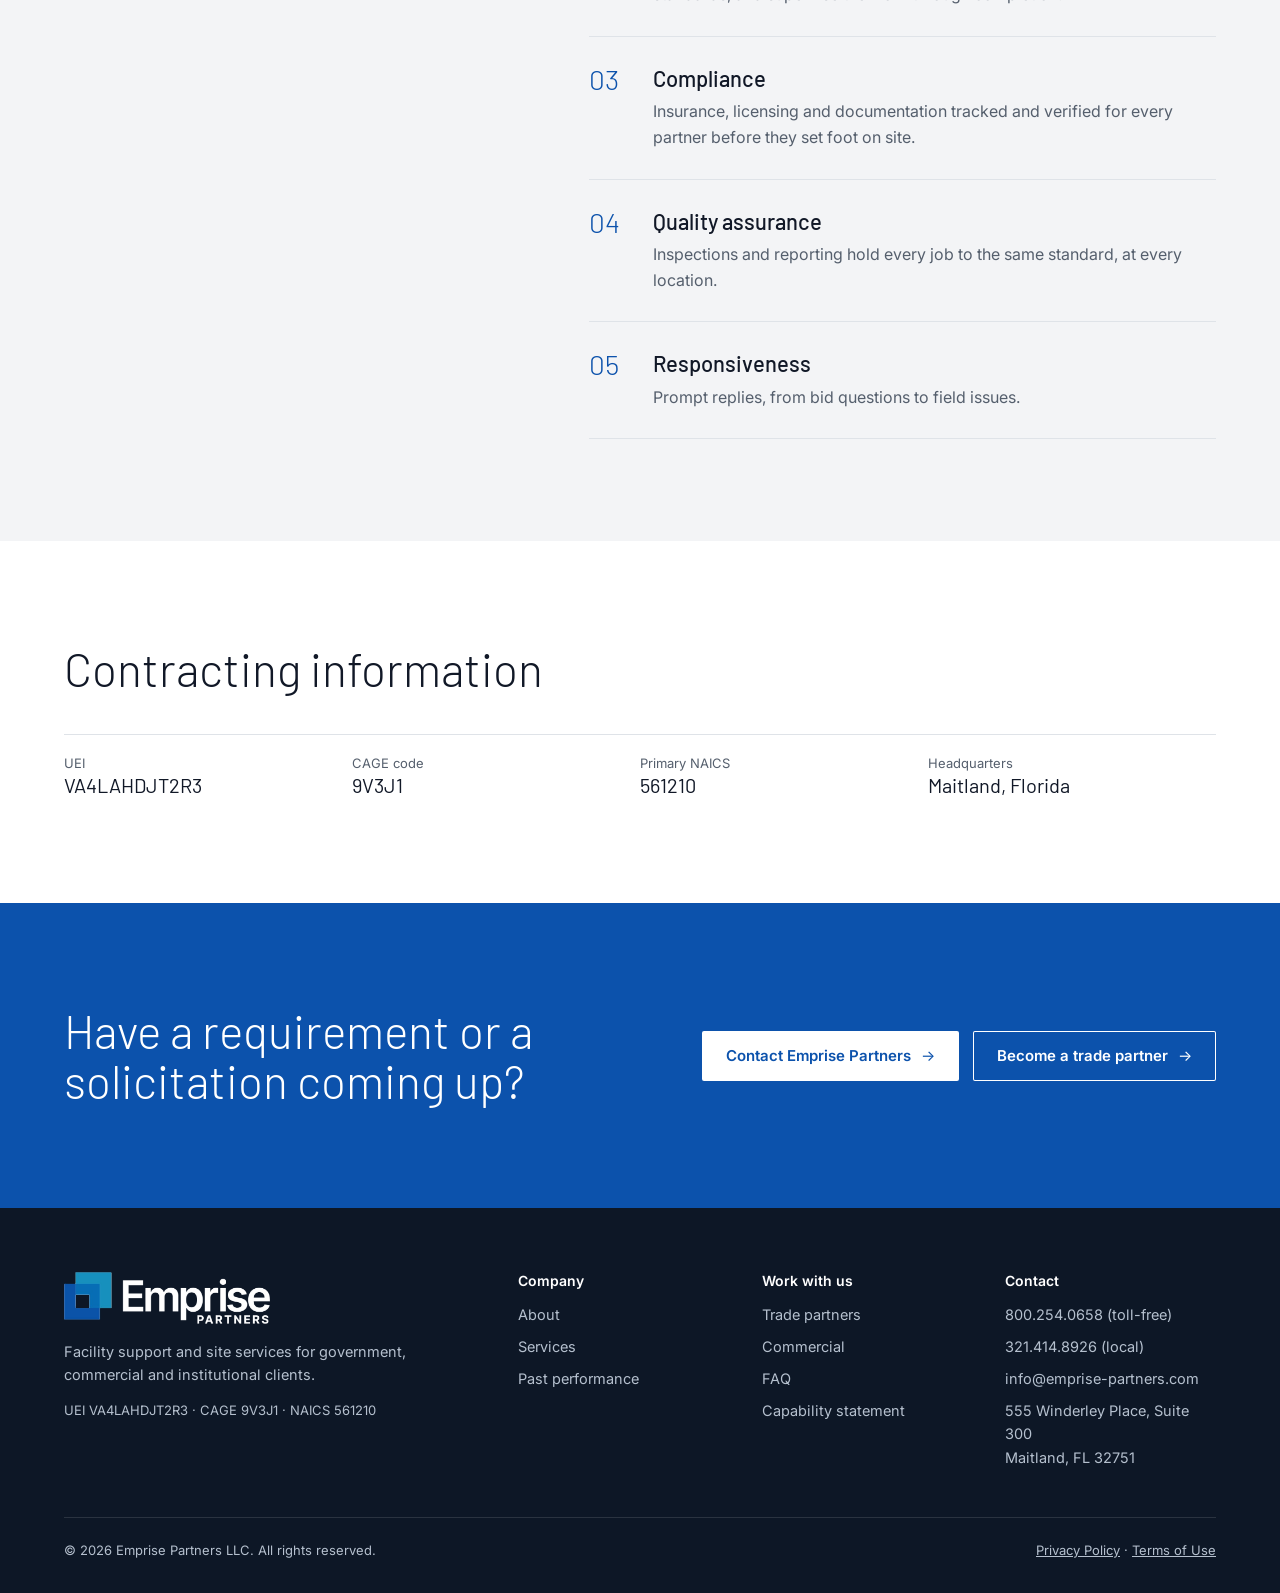
==== commit e5c27c7d: "Use the original Emprise Partners logo artwork on the website and capability statement Co-Authored-B" ====
--- a/about.html
+++ b/about.html
@@ -13,7 +13,7 @@
 <a class="skip" href="#main">Skip to main content</a>
 <header>
  <nav class="nav" aria-label="Main">
-  <a class="logo" href="index.html" aria-label="Emprise Partners home"><svg class="mk" viewBox="0 0 151 150" aria-hidden="true"><mask id="mkA"><rect width="151" height="150" fill="#fff"/><rect x="37" y="72" width="44" height="42" fill="#000"/></mask><g mask="url(#mkA)"><rect x="37" y="0" width="114" height="114" fill="#1a92c1"/><rect x="0" y="36" width="114" height="114" fill="#0c52ac"/><rect x="37" y="36" width="77" height="78" fill="#0e6cb6"/></g></svg><span class="word"><b>Emprise</b><small>PARTNERS</small></span></a>
+  <a class="logo" href="index.html" aria-label="Emprise Partners home"><picture><source srcset="logo-light.png" media="(prefers-color-scheme: dark)"><img src="logo-dark.png" alt="Emprise Partners" width="175" height="44"></picture></a>
   <div class="links" id="links">
    <a href="about.html" aria-current="page">About</a>
    <a href="services.html">Services</a>
@@ -84,7 +84,7 @@
  <div class="wrap">
   <div class="foot">
    <div>
-    <a class="logo" href="index.html"><svg class="mk" viewBox="0 0 151 150" aria-hidden="true"><mask id="mkB"><rect width="151" height="150" fill="#fff"/><rect x="37" y="72" width="44" height="42" fill="#000"/></mask><g mask="url(#mkB)"><rect x="37" y="0" width="114" height="114" fill="#1a92c1"/><rect x="0" y="36" width="114" height="114" fill="#0c52ac"/><rect x="37" y="36" width="77" height="78" fill="#0e6cb6"/></g></svg><span class="word"><b>Emprise</b><small>PARTNERS</small></span></a>
+    <a class="logo" href="index.html"><img src="logo-light.png" alt="Emprise Partners" width="175" height="44"></a>
     <p style="margin-top:16px;max-width:40ch">Facility support and site services for government, commercial and institutional clients.</p>
     <p style="margin-top:14px;font-size:13px">UEI VA4LAHDJT2R3 · CAGE 9V3J1 · NAICS 561210</p>
    </div>
--- a/site.css
+++ b/site.css
@@ -250,3 +250,6 @@
 .hp{position:absolute;left:-10000px;width:1px;height:1px;overflow:hidden}
 .facts .wide{grid-column:1/-1;padding-right:0}
 .other-trade[hidden]{display:none}
+/* real logo artwork */
+.logo img{display:block;height:52px;width:auto}
+@media(max-width:560px){.logo img{height:44px}}
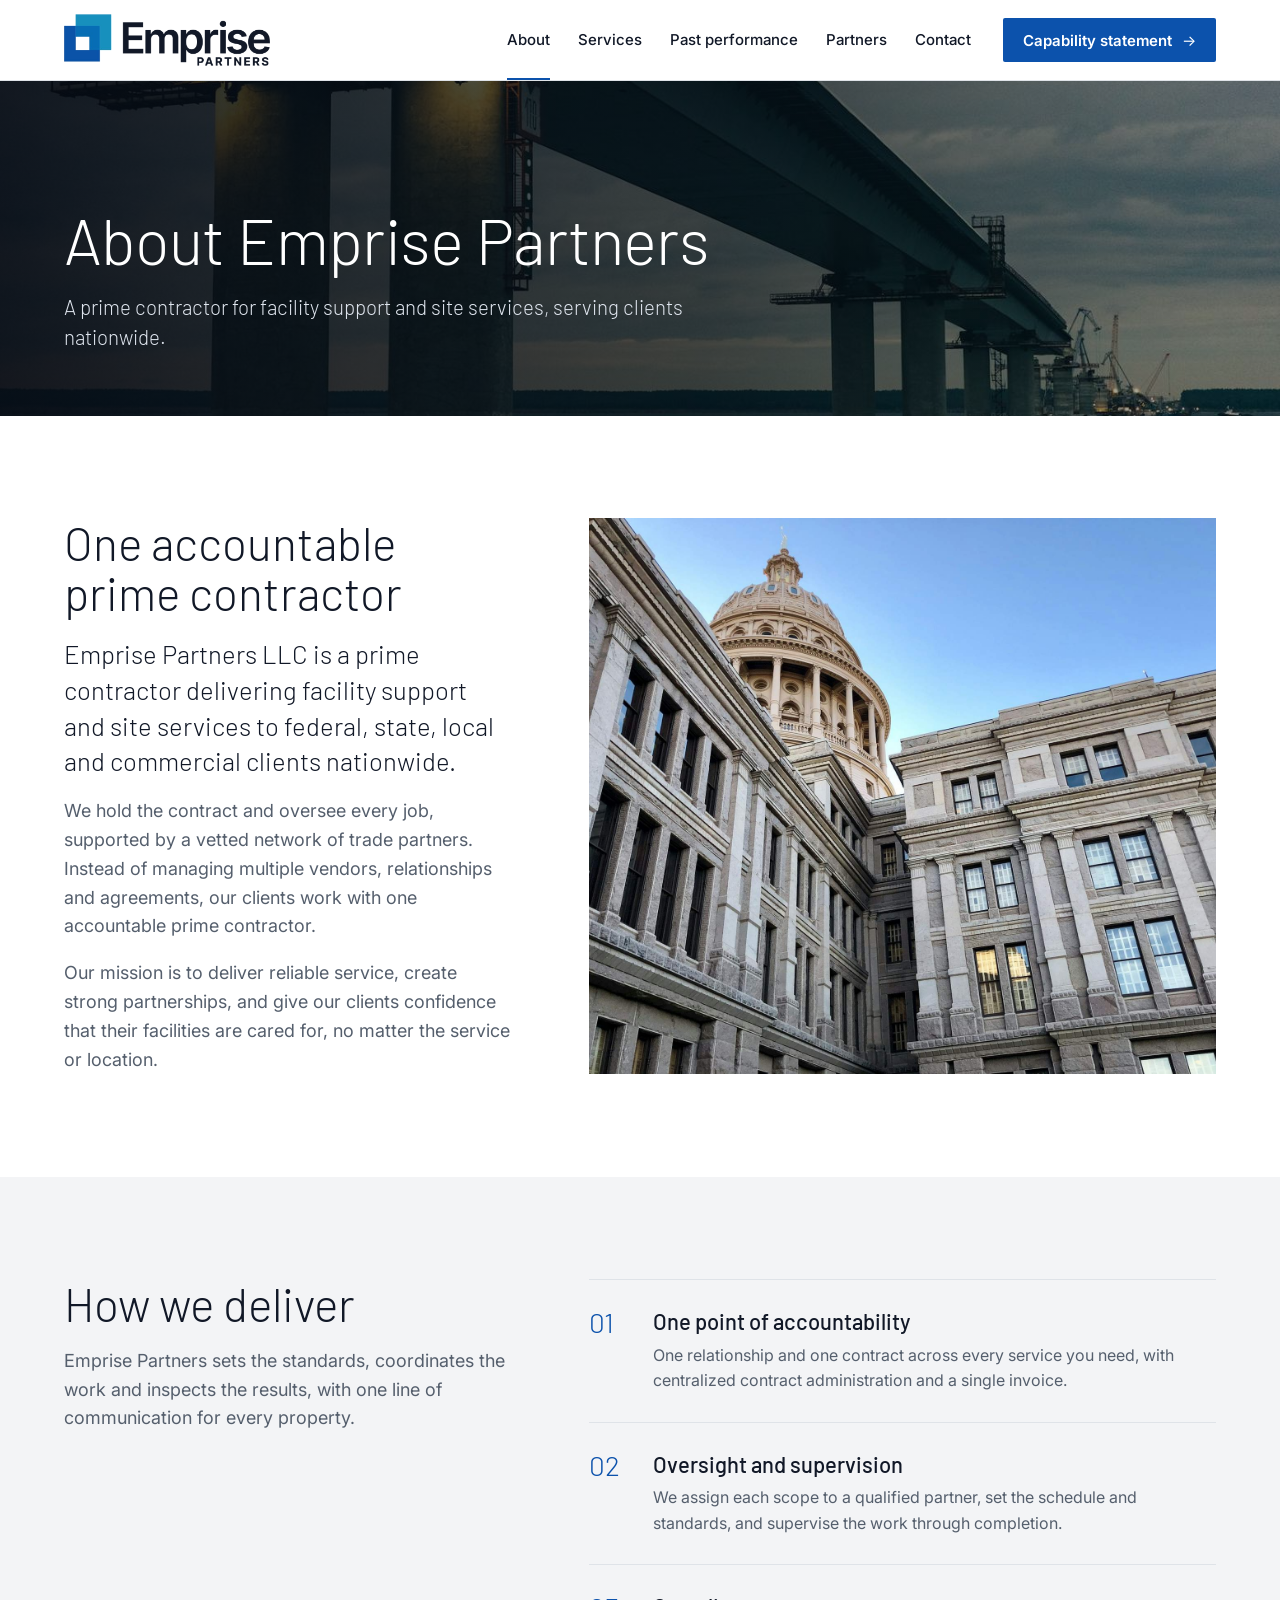
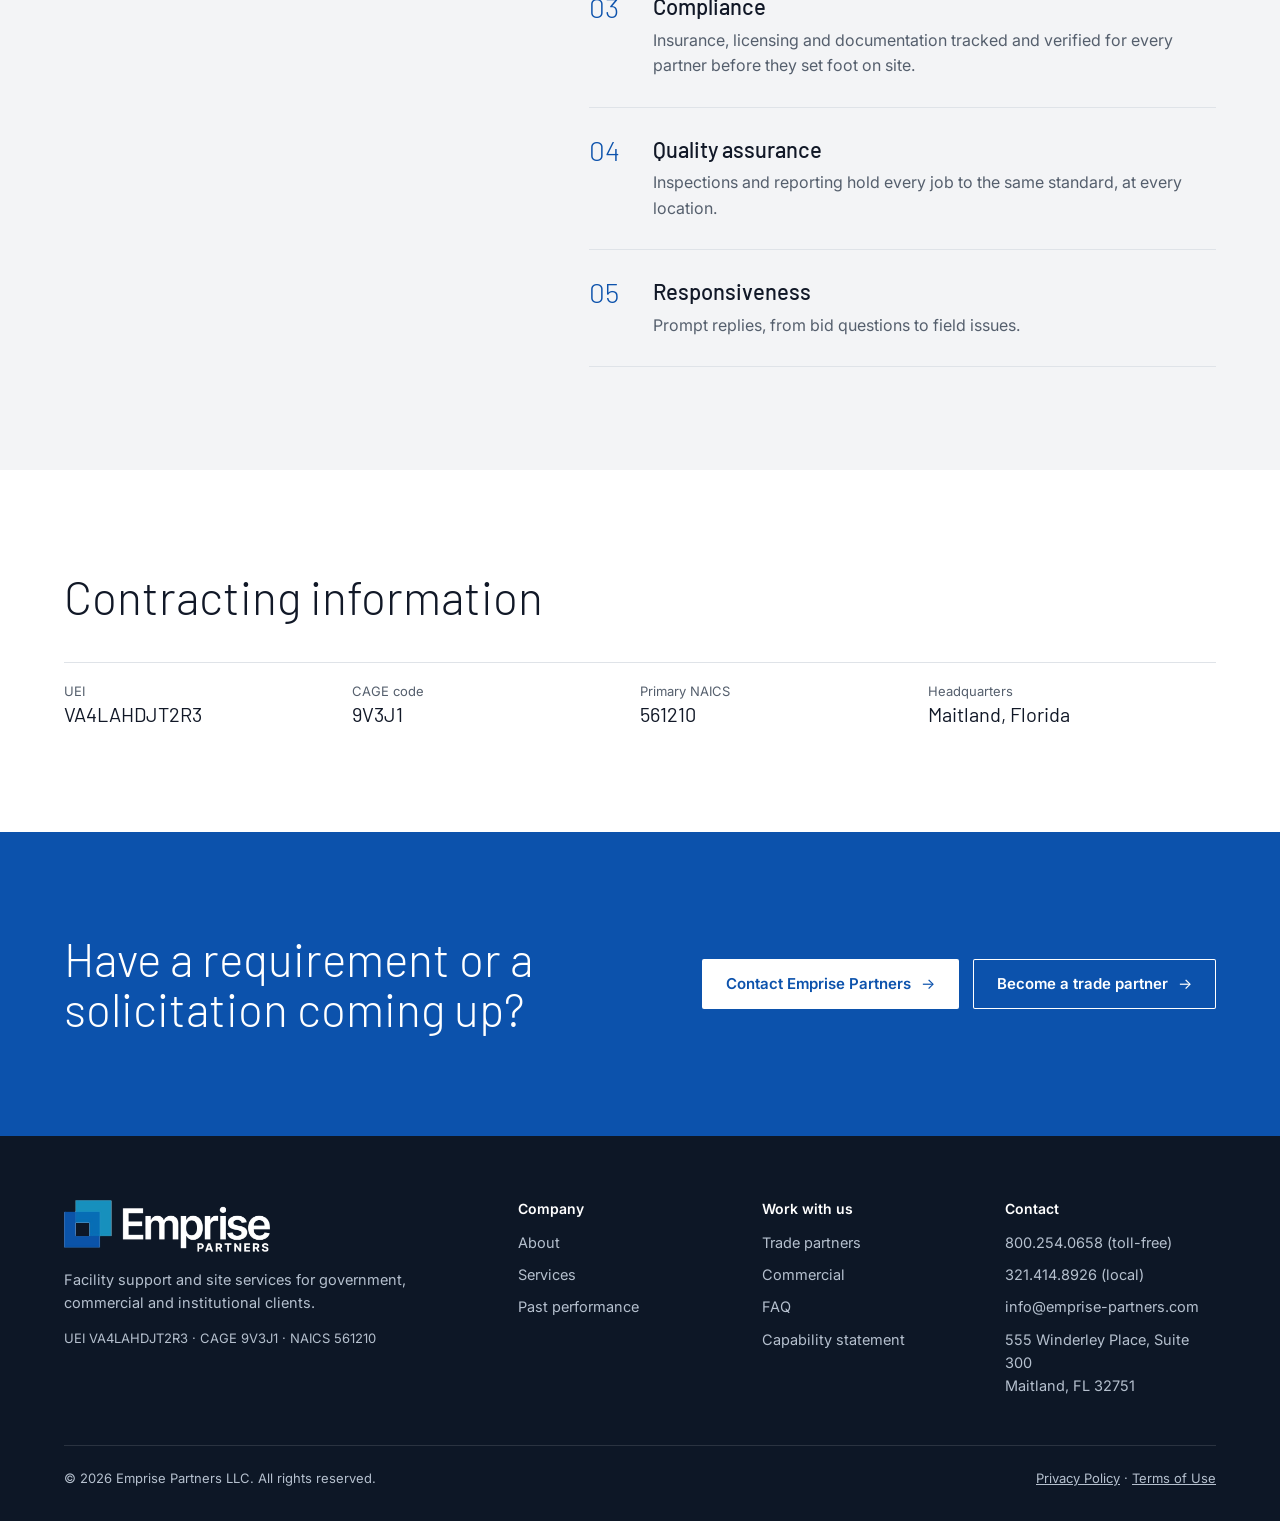
==== commit 7d069cbc: "Lead with nationwide reach instead of Maitland location in overview copy Co-Authored-By: Claude Opus" ====
--- a/about.html
+++ b/about.html
@@ -4,7 +4,7 @@
 <meta charset="utf-8">
 <meta name="viewport" content="width=device-width, initial-scale=1">
 <title>About | Emprise Partners</title>
-<meta name="description" content="About Emprise Partners, a Florida-based prime contractor for facility support and site services.">
+<meta name="description" content="About Emprise Partners, a nationwide prime contractor for facility support and site services.">
 <link rel="preconnect" href="https://fonts.googleapis.com">
 <link href="https://fonts.googleapis.com/css2?family=Barlow:wght@300;400;500;600&family=Inter:wght@400;500;600&display=swap" rel="stylesheet">
 <link rel="stylesheet" href="site.css">
@@ -37,7 +37,7 @@
   <div class="two">
    <div class="story">
     <h2>One accountable prime contractor</h2>
-    <p>Emprise Partners LLC is a facility support and site services company headquartered in Maitland, Florida, serving federal, state, local and commercial clients across the United States.</p>
+    <p>Emprise Partners LLC is a prime contractor delivering facility support and site services to federal, state, local and commercial clients nationwide.</p>
     <p>We hold the contract and oversee every job, supported by a vetted network of trade partners. Instead of managing multiple vendors, relationships and agreements, our clients work with one accountable prime contractor.</p>
     <p>Our mission is to deliver reliable service, create strong partnerships, and give our clients confidence that their facilities are cared for, no matter the service or location.</p>
    </div>
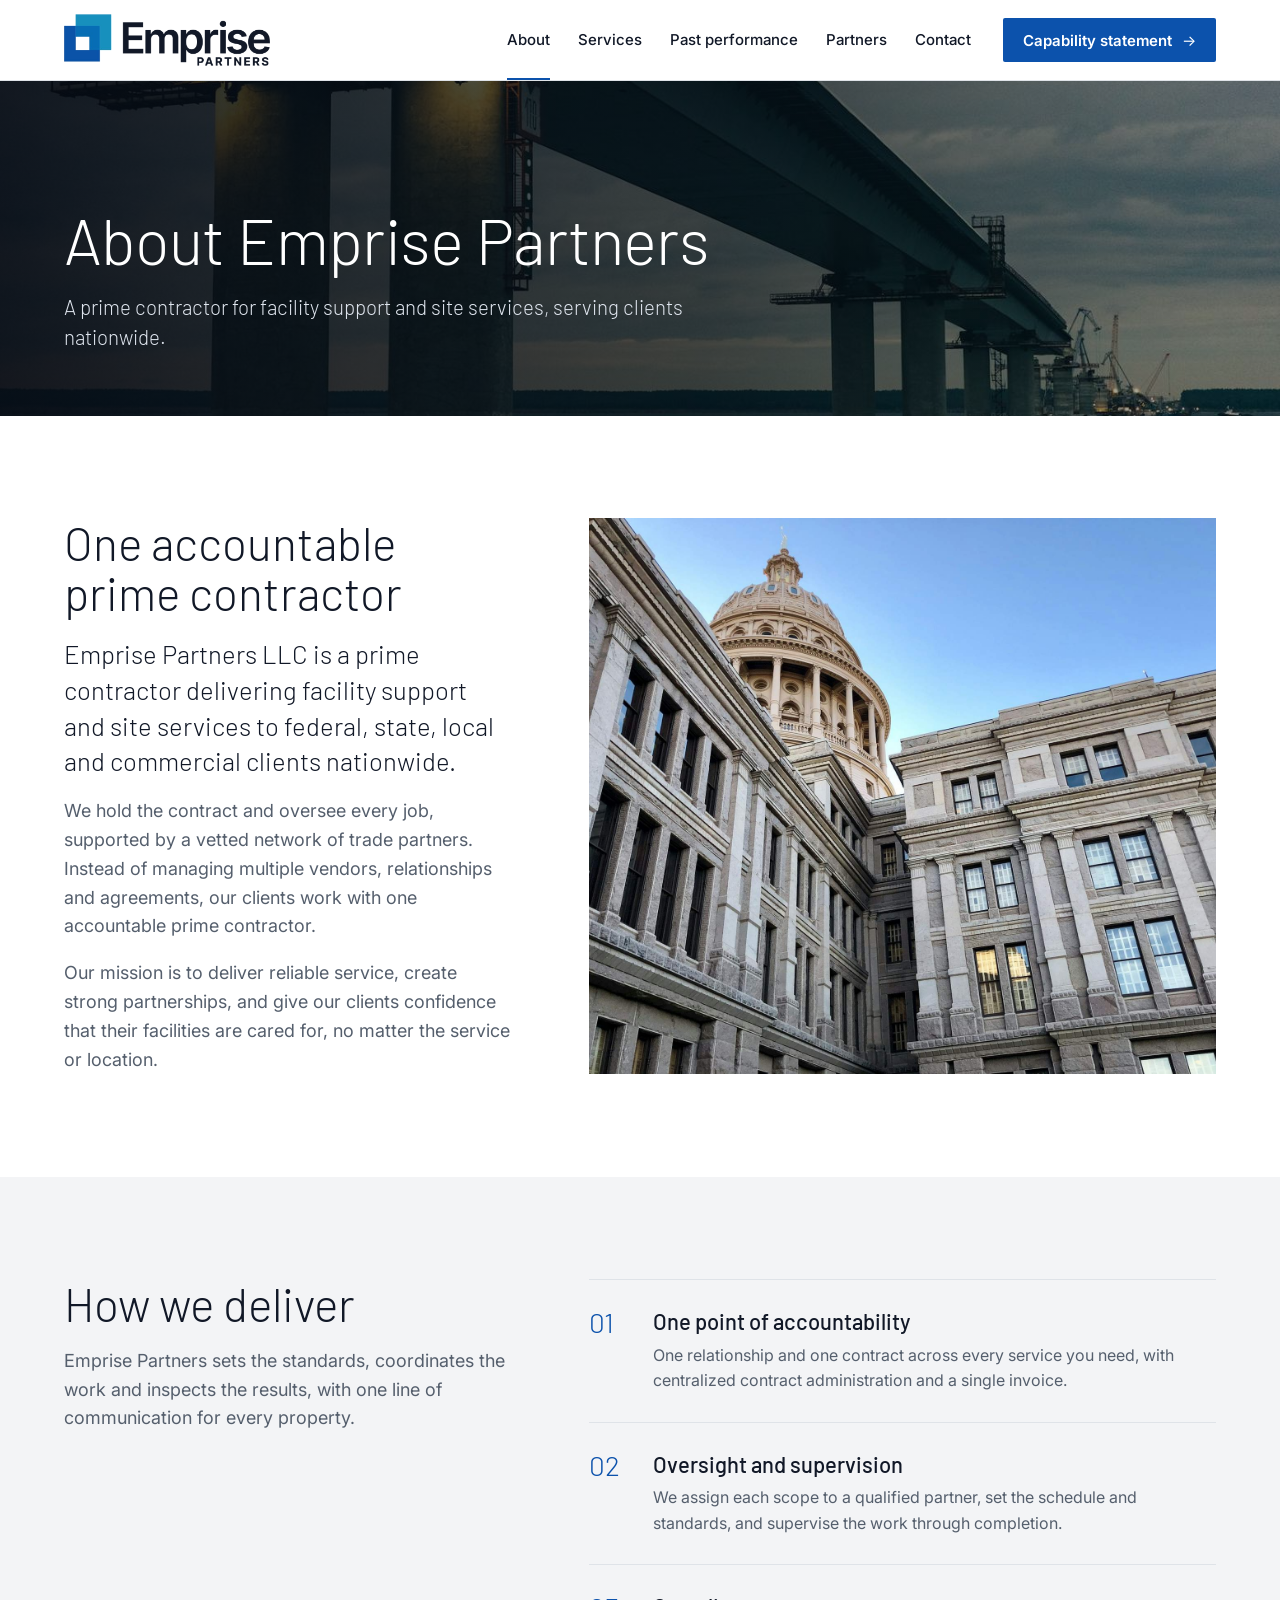
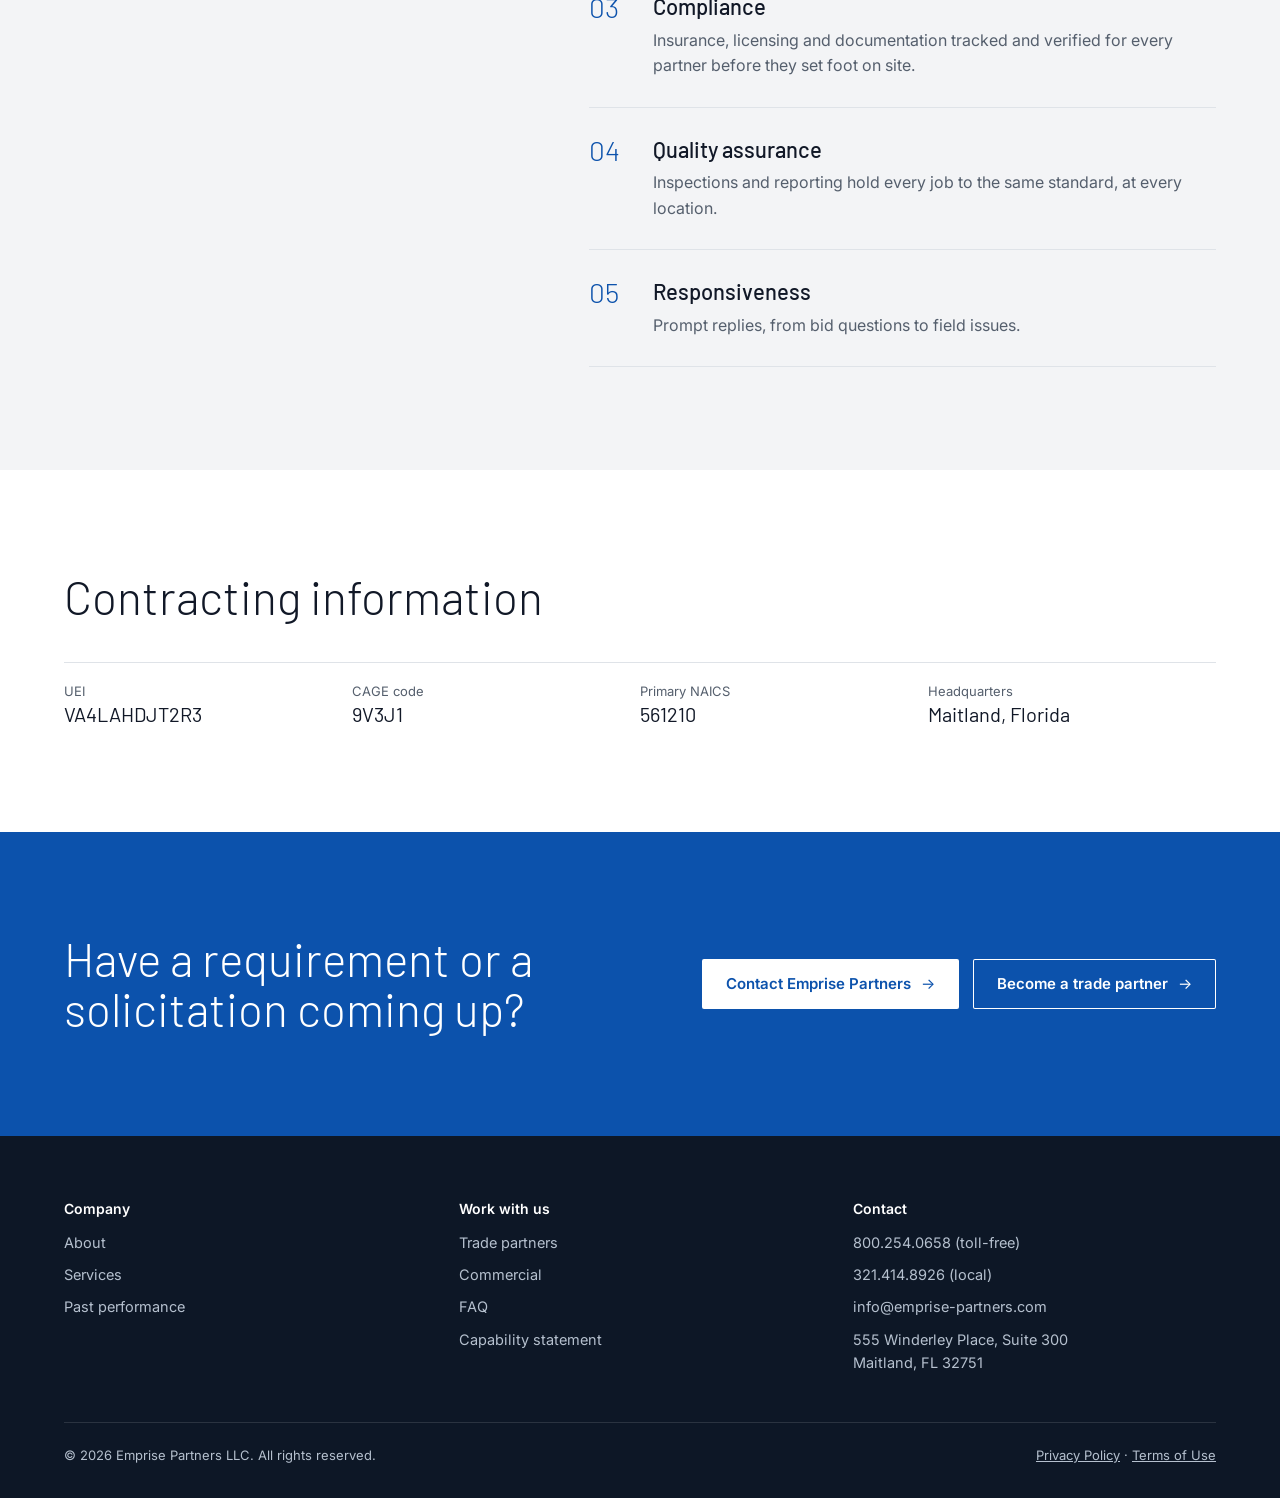
==== commit 24bbefb5: "Remove logo and description block from footer Co-Authored-By: Claude Opus 5.5 <noreply@anthropic.com" ====
--- a/about.html
+++ b/about.html
@@ -83,11 +83,6 @@
 <footer>
  <div class="wrap">
   <div class="foot">
-   <div>
-    <a class="logo" href="index.html"><img src="logo-light.png" alt="Emprise Partners" width="175" height="44"></a>
-    <p style="margin-top:16px;max-width:40ch">Facility support and site services for government, commercial and institutional clients.</p>
-    <p style="margin-top:14px;font-size:13px">UEI VA4LAHDJT2R3 · CAGE 9V3J1 · NAICS 561210</p>
-   </div>
    <div><h4>Company</h4><ul><li><a href="about.html">About</a></li><li><a href="services.html">Services</a></li><li><a href="past-performance.html">Past performance</a></li></ul></div>
    <div><h4>Work with us</h4><ul><li><a href="partners.html">Trade partners</a></li><li><a href="services.html#commercial">Commercial</a></li><li><a href="contact.html#faq">FAQ</a></li><li><a href="Emprise_Partners_Capability_Statement.pdf" target="_blank" rel="noopener">Capability statement</a></li></ul></div>
    <div><h4>Contact</h4><ul><li>800.254.0658 (toll-free)</li><li>321.414.8926 (local)</li><li>info@emprise-partners.com</li><li>555 Winderley Place, Suite 300<br>Maitland, FL 32751</li></ul></div>
--- a/site.css
+++ b/site.css
@@ -180,11 +180,11 @@
 .info span{display:block;font-size:13px;color:var(--mute)}.info b{font:400 22px Barlow,sans-serif}
 footer{background:var(--slate);color:#b5c0ce;padding:64px max(5vw,16px) 32px;font-size:14.5px}
 footer .logo{color:#fff}
-.foot{display:grid;grid-template-columns:minmax(0,2fr) repeat(3,minmax(0,1fr));gap:32px}
+.foot{display:grid;grid-template-columns:repeat(3,minmax(0,1fr));gap:32px}
 .foot h4{color:#fff;font:600 14px Inter,sans-serif;margin:0 0 14px}
 .foot ul{list-style:none;margin:0;padding:0;display:grid;gap:9px}.foot a{text-decoration:none}.foot a:hover{color:#fff}
 .legal{display:flex;flex-wrap:wrap;gap:12px 24px;justify-content:space-between;border-top:1px solid #ffffff1f;margin-top:48px;padding-top:22px;font-size:13px}
-@media(max-width:760px){.foot{grid-template-columns:repeat(2,minmax(0,1fr))}.foot>div:first-child{grid-column:1/-1}}
+@media(max-width:760px){.foot{grid-template-columns:repeat(2,minmax(0,1fr))}.foot>div:last-child{grid-column:1/-1}}
 
 /* multi-page additions */
 .links a[aria-current=page]{box-shadow:inset 0 -2px 0 var(--blue)}
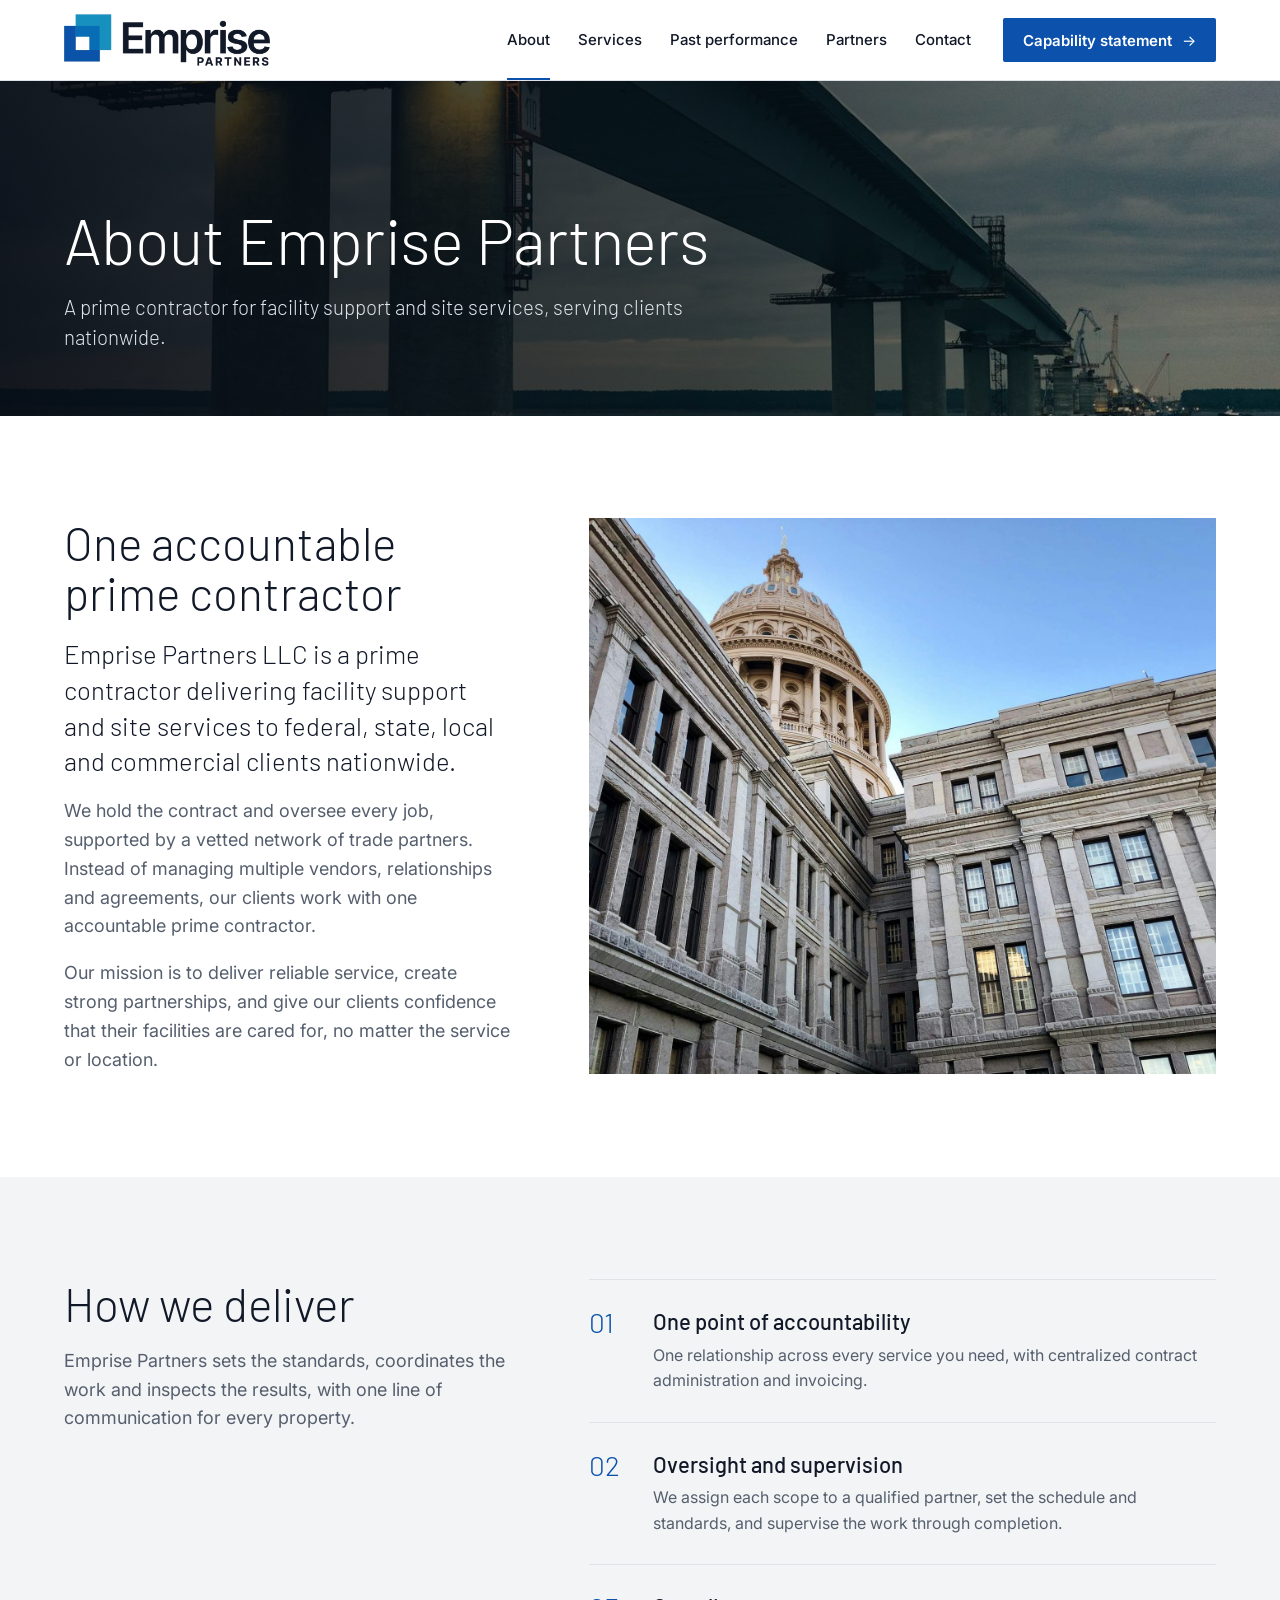
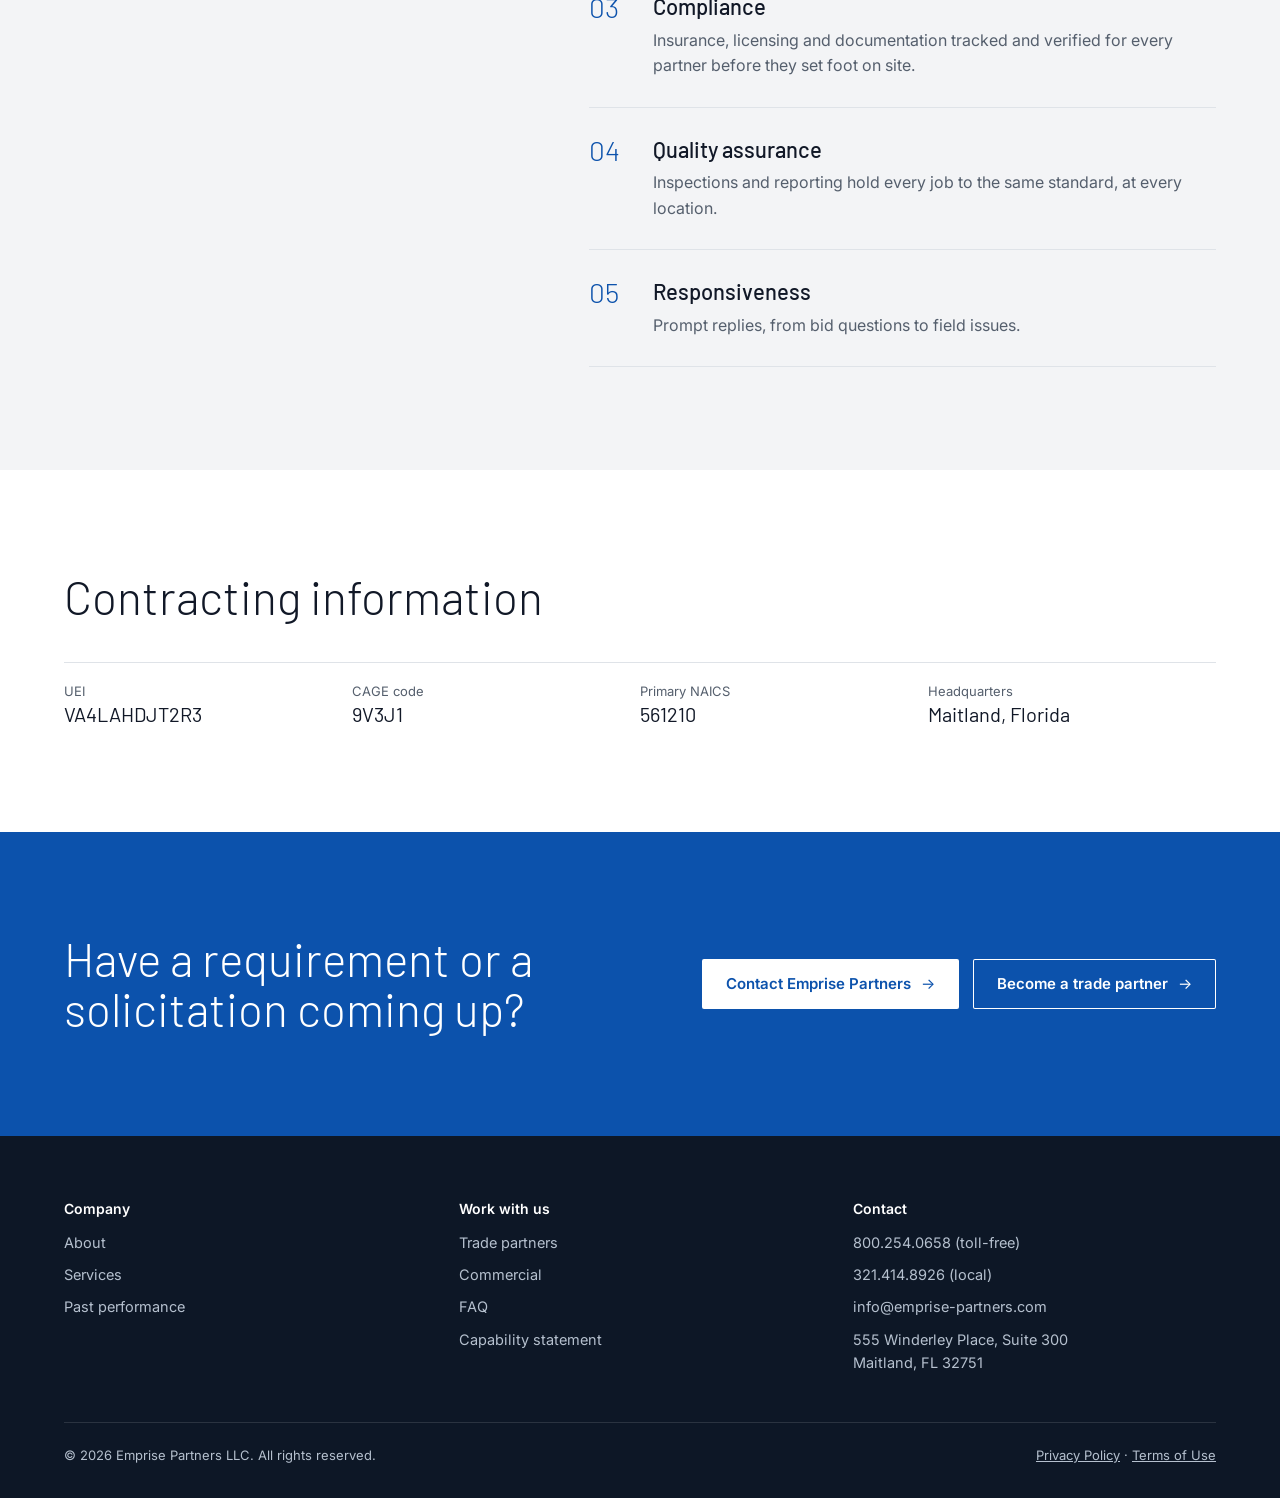
==== commit 0ece635c: "Fix wording contradictions across site (recent projects, partner promises, privacy coverage) Co-Auth" ====
--- a/about.html
+++ b/about.html
@@ -53,7 +53,7 @@
    <p class="lede">Emprise Partners sets the standards, coordinates the work and inspects the results, with one line of communication for every property.</p>
   </div>
   <ol class="steps">
-   <li><div><h3>One point of accountability</h3><p>One relationship and one contract across every service you need, with centralized contract administration and a single invoice.</p></div></li>
+   <li><div><h3>One point of accountability</h3><p>One relationship across every service you need, with centralized contract administration and invoicing.</p></div></li>
    <li><div><h3>Oversight and supervision</h3><p>We assign each scope to a qualified partner, set the schedule and standards, and supervise the work through completion.</p></div></li>
    <li><div><h3>Compliance</h3><p>Insurance, licensing and documentation tracked and verified for every partner before they set foot on site.</p></div></li>
    <li><div><h3>Quality assurance</h3><p>Inspections and reporting hold every job to the same standard, at every location.</p></div></li>
--- a/site.css
+++ b/site.css
@@ -253,3 +253,4 @@
 /* real logo artwork */
 .logo img{display:block;height:52px;width:auto}
 @media(max-width:560px){.logo img{height:44px}}
+label .opt{font-weight:400;color:var(--mute)}
